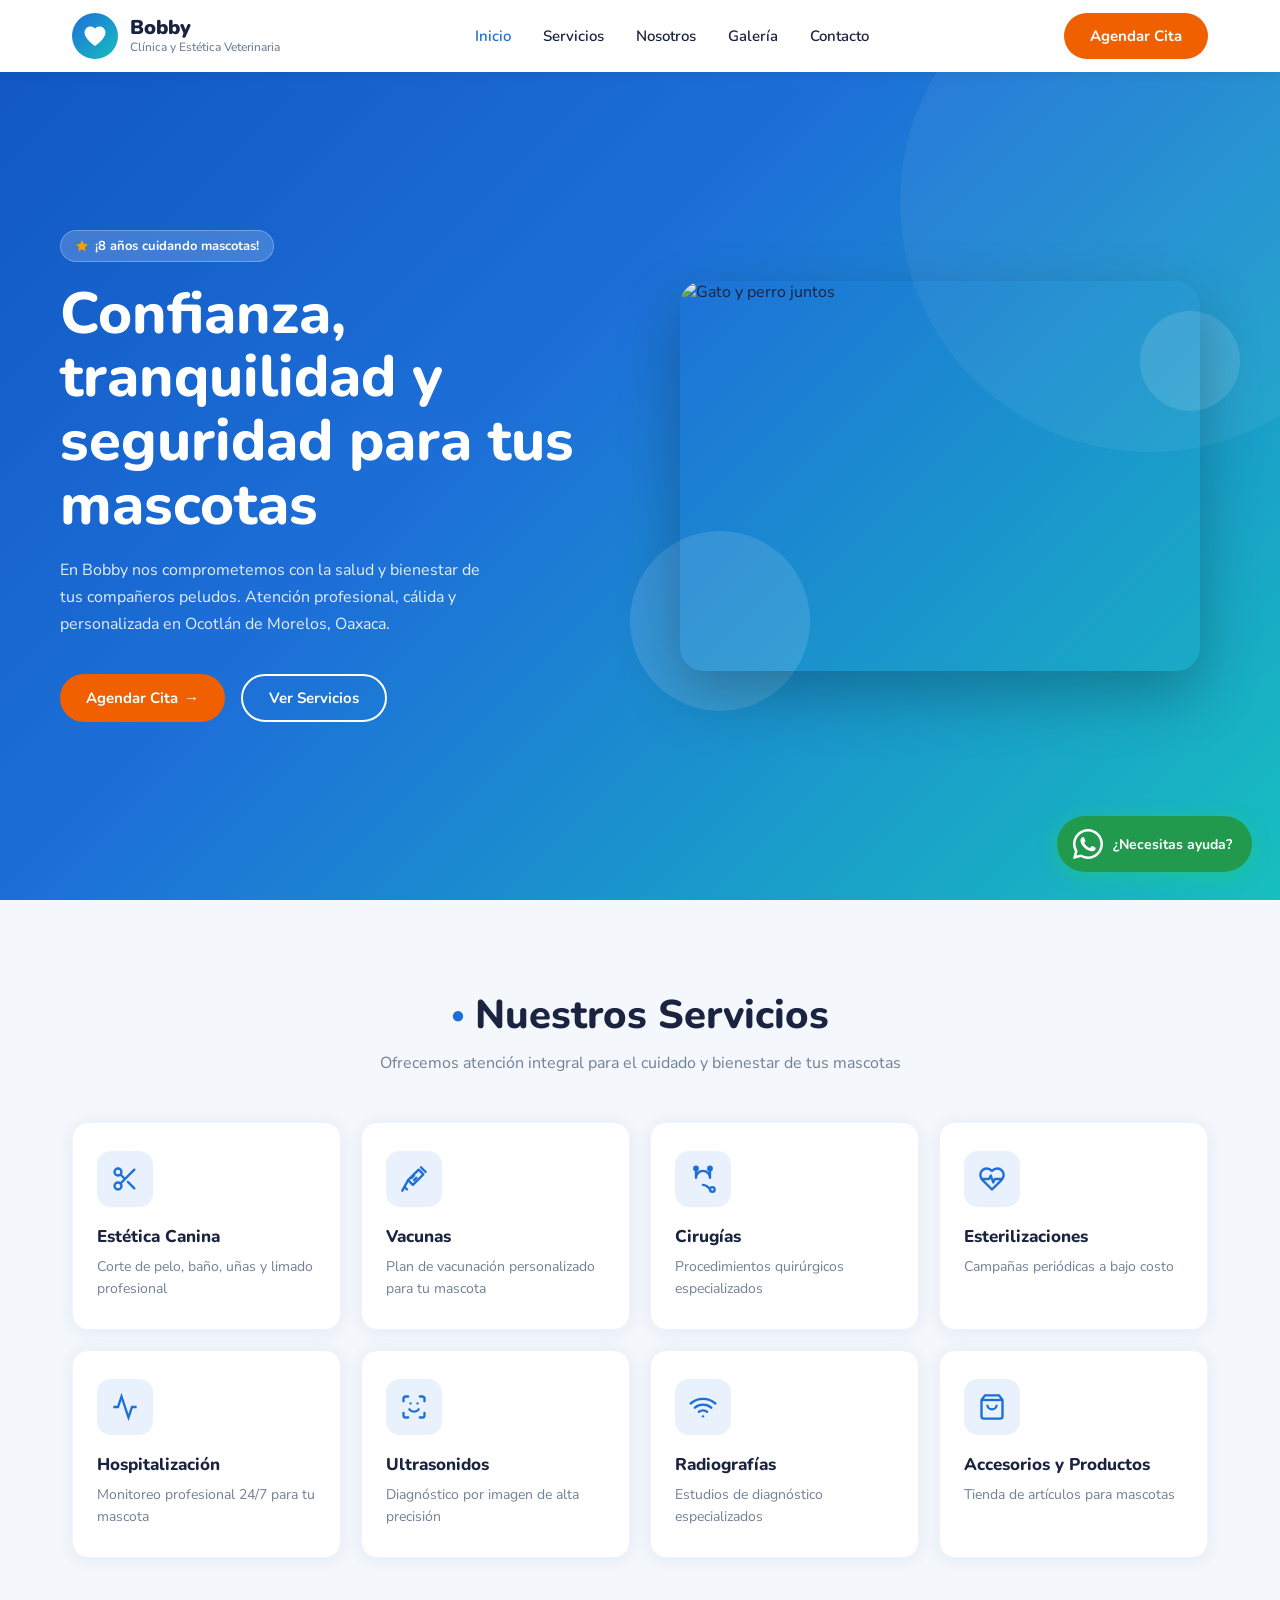
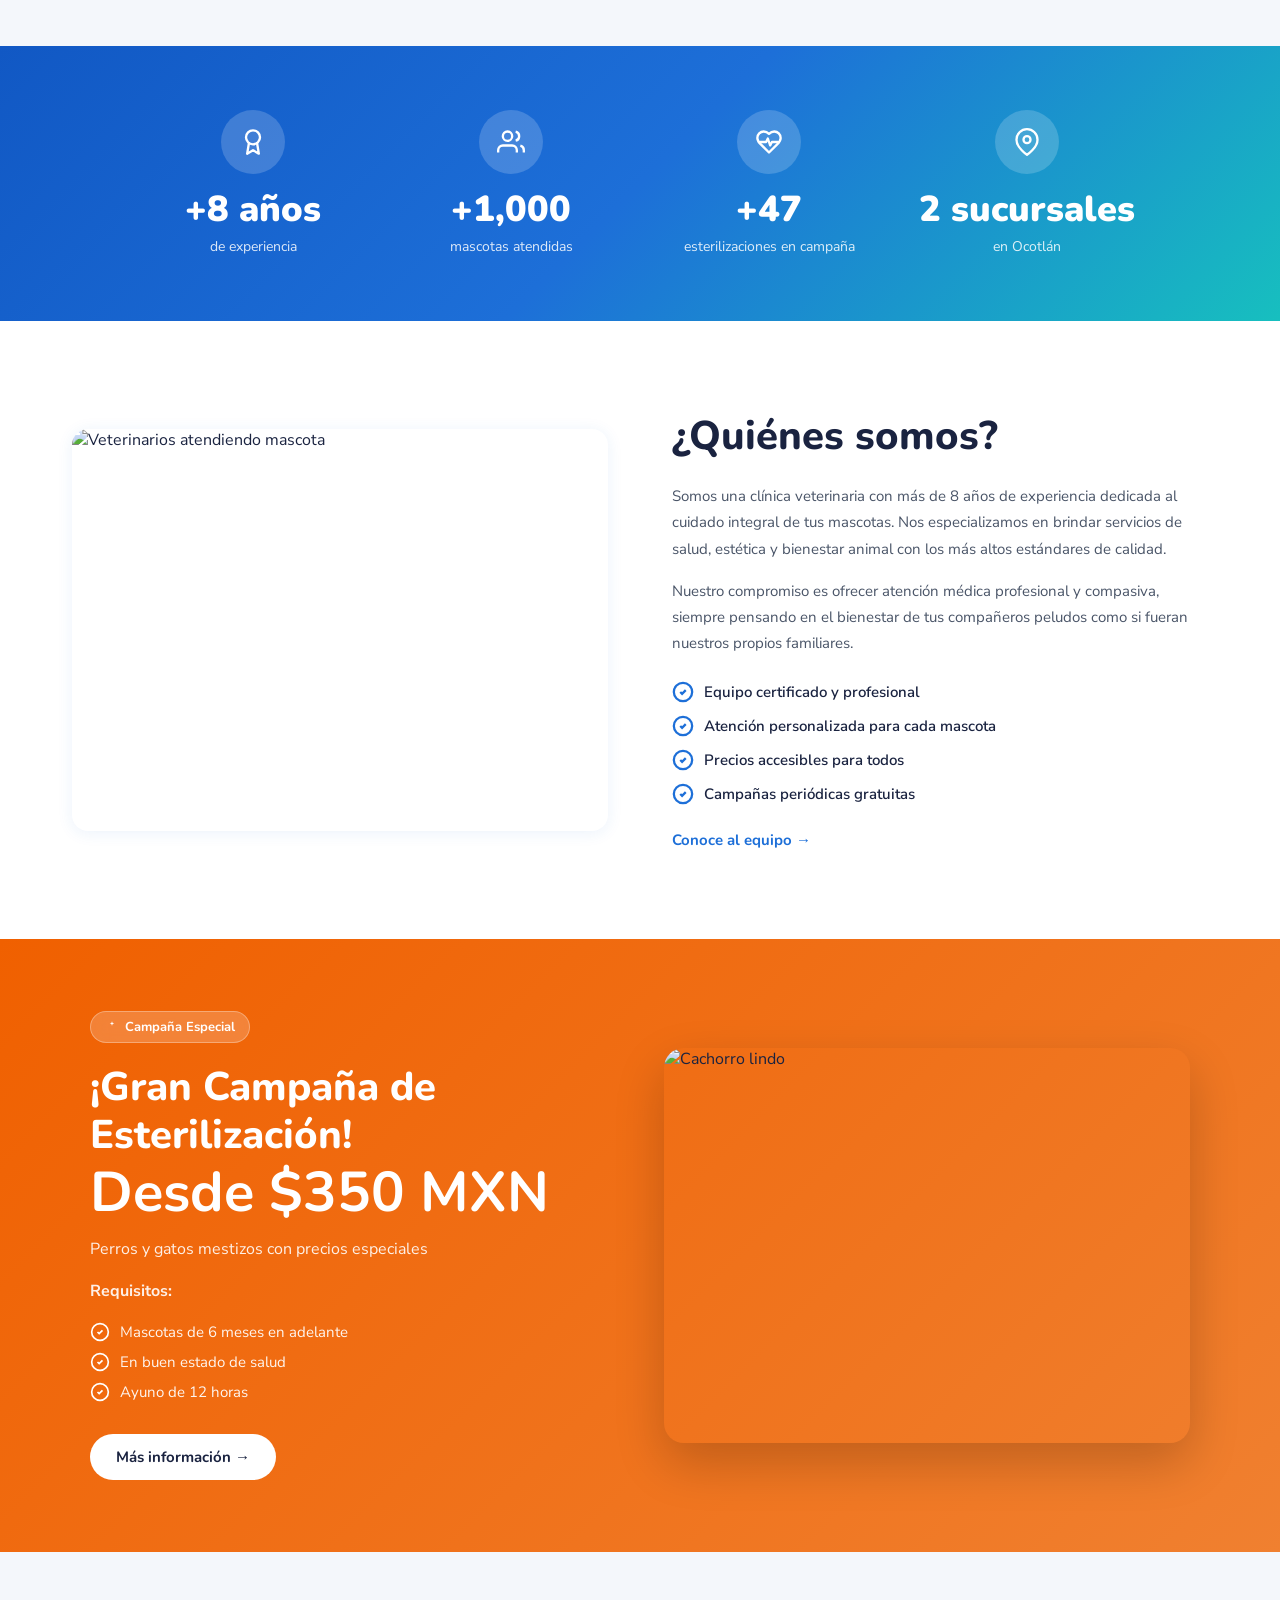
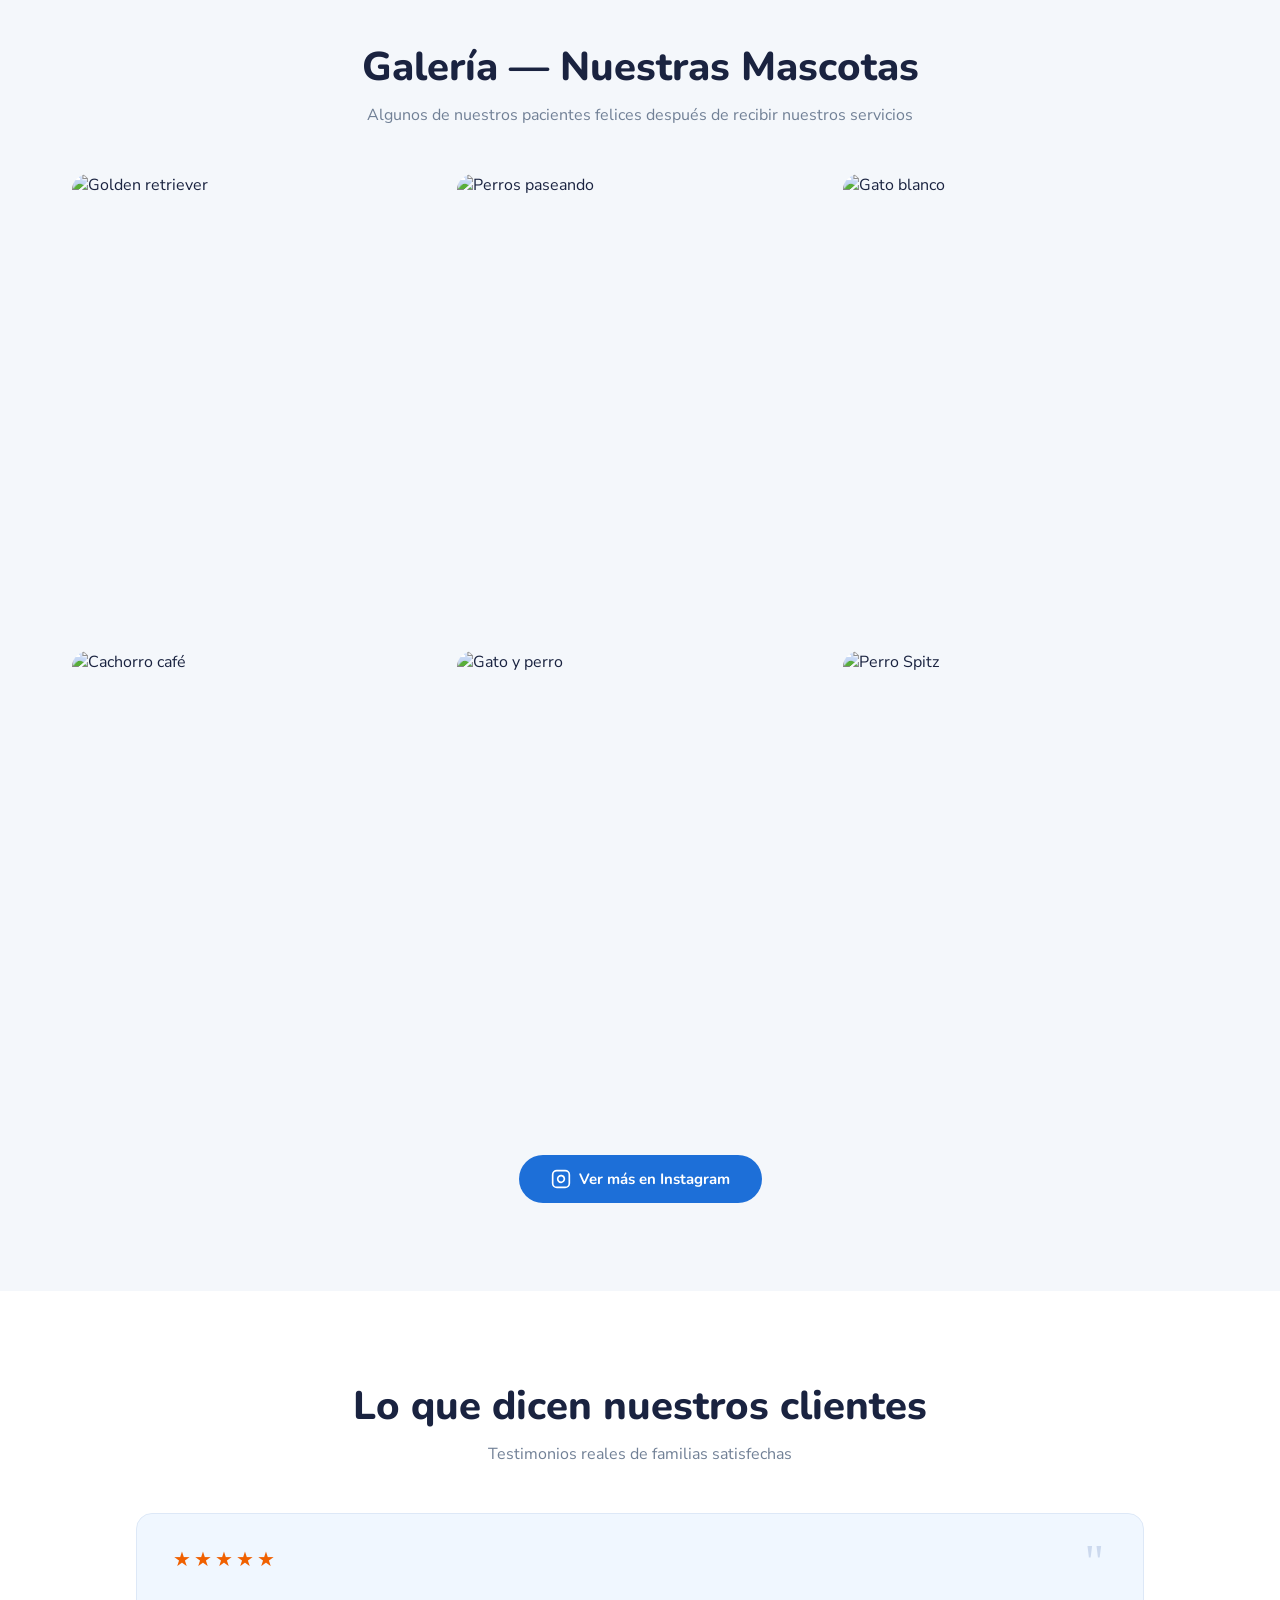
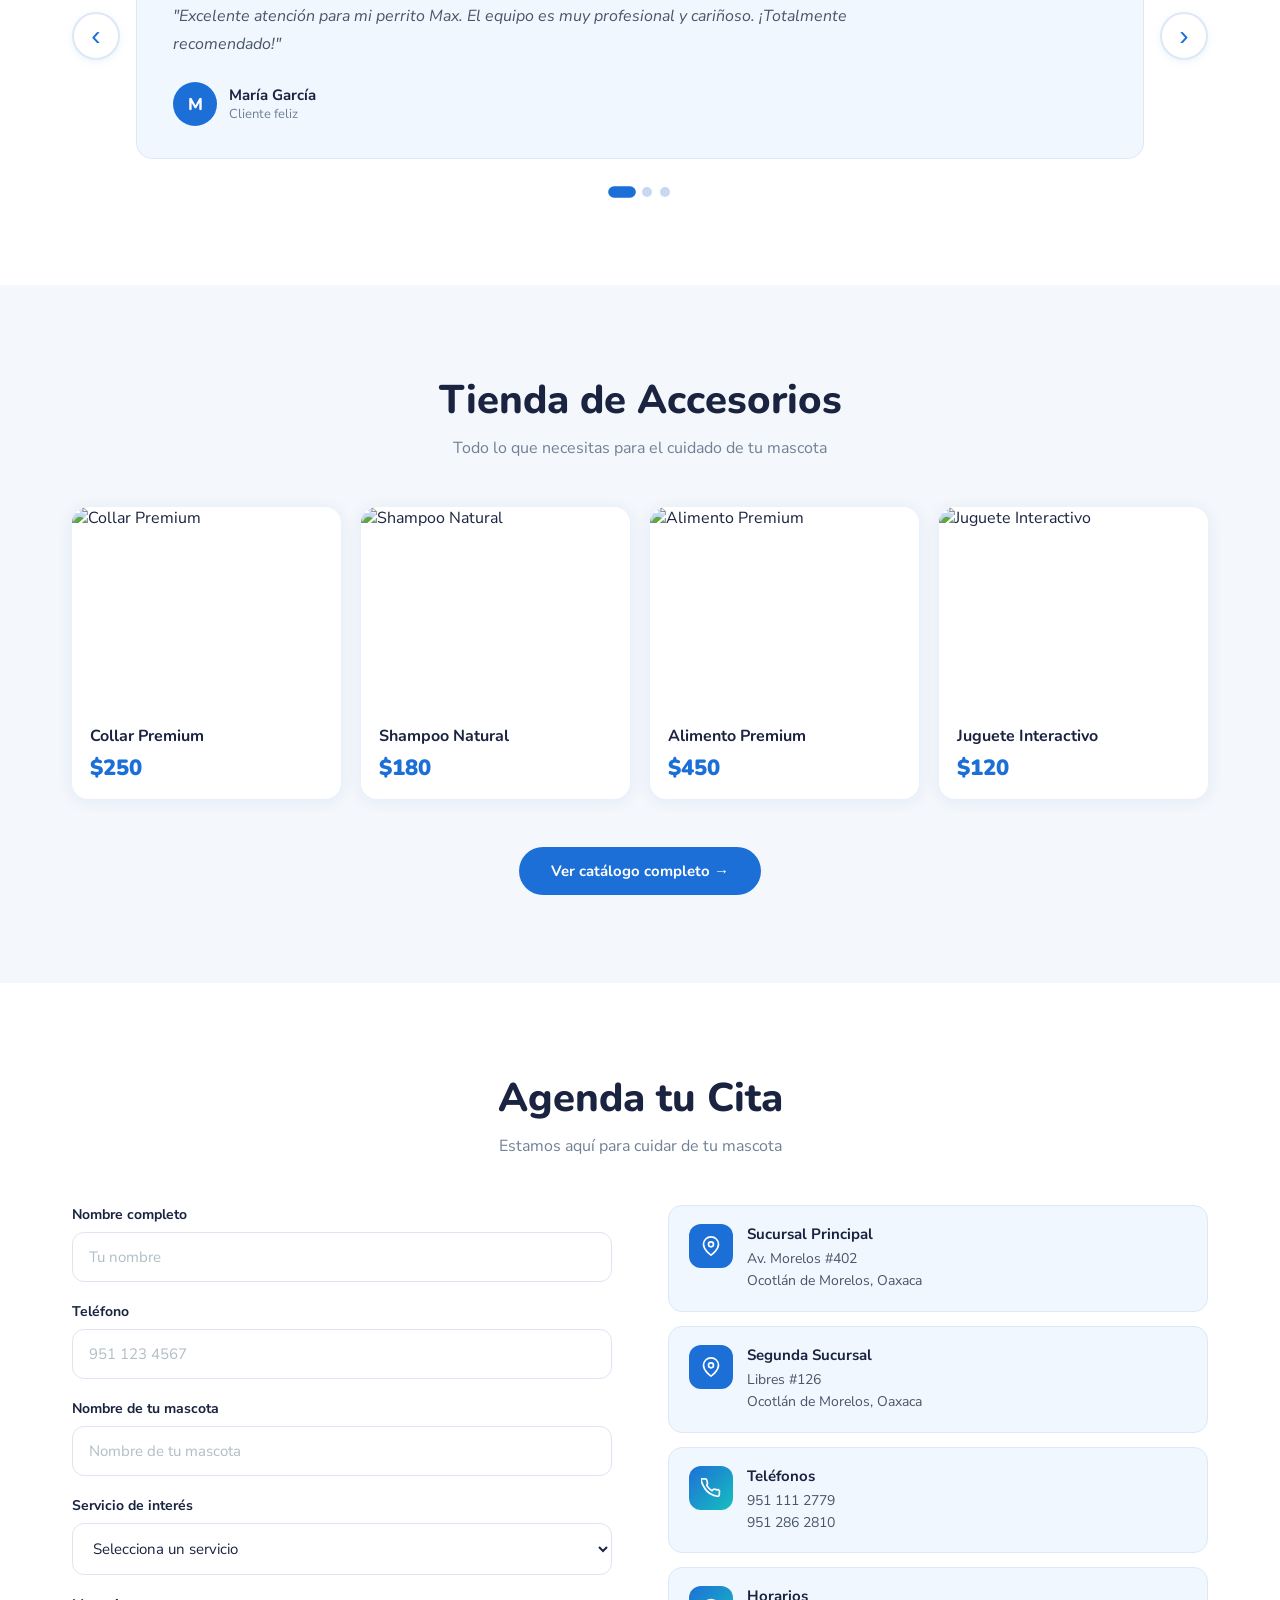
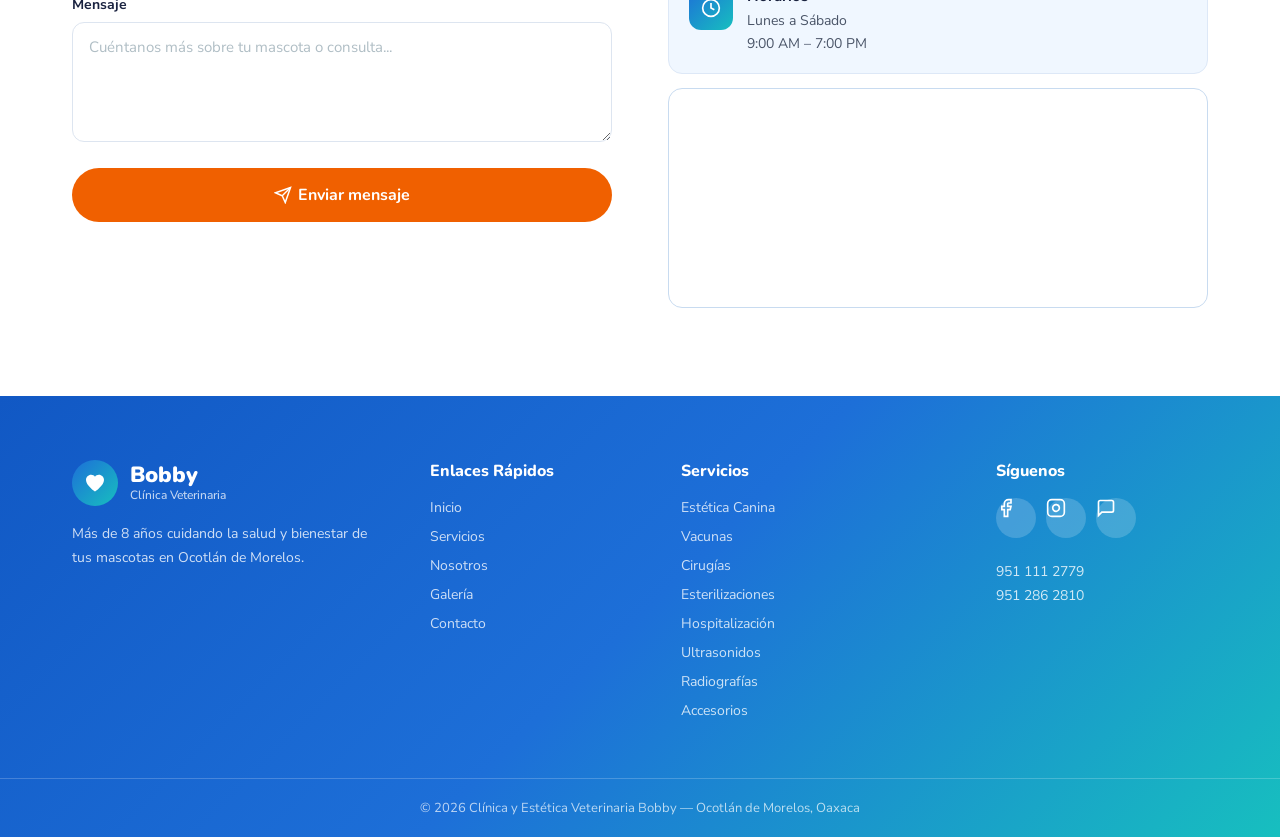
==== index.html @ a95c19fc "Primer commit" ====
<!DOCTYPE html>
<html lang="es">
<head>
  <meta charset="UTF-8" />
  <meta name="viewport" content="width=device-width, initial-scale=1.0" />
  <title>Bobby — Clínica y Estética Veterinaria | Ocotlán de Morelos, Oaxaca</title>
  <meta name="description" content="Clínica y Estética Veterinaria Bobby en Ocotlán de Morelos, Oaxaca. Más de 8 años cuidando tu mascota. Servicios de estética, vacunas, cirugías, esterilizaciones, ultrasonidos y más. ¡Agenda tu cita hoy!" />
  <meta name="keywords" content="veterinaria Ocotlán, clínica veterinaria Oaxaca, estética canina, vacunas mascotas, esterilización perros gatos, Bobby veterinaria" />
  <meta name="author" content="Clínica y Estética Veterinaria Bobby" />
  <meta property="og:title" content="Bobby — Clínica y Estética Veterinaria" />
  <meta property="og:description" content="Más de 8 años cuidando tu mascota en Ocotlán de Morelos, Oaxaca. Estética, vacunas, cirugías, esterilizaciones y más." />
  <meta property="og:type" content="website" />
  <meta property="og:locale" content="es_MX" />
  <link rel="icon" href="data:image/svg+xml,<svg xmlns='http://www.w3.org/2000/svg' viewBox='0 0 100 100'><rect width='100' height='100' rx='20' fill='%231d6fd8'/><path d='M50 80C50 80 18 62 18 42C18 29 28 20 38 20C43 20 48 22 50 27C52 22 57 20 62 20C72 20 82 29 82 42C82 62 50 80 50 80Z' fill='white'/></svg>" />
  <link rel="preconnect" href="https://fonts.googleapis.com" />
  <link href="https://fonts.googleapis.com/css2?family=Nunito:wght@400;500;600;700;800;900&family=Nunito+Sans:wght@400;500;600;700&display=swap" rel="stylesheet" />
  <link rel="stylesheet" href="style.css" />
</head>
<body>

  <!-- ===== NAVBAR ===== -->
  <header class="navbar" id="navbar">
    <div class="nav-container">
      <a href="#inicio" class="nav-logo">
        <div class="logo-circle">
          <svg width="28" height="28" viewBox="0 0 28 28" fill="none">
            <path d="M14 24C14 24 3.5 17 3.5 10.5C3.5 7.19 6.19 4.5 9.5 4.5C11.3 4.5 13 5.3 14 6.8C15 5.3 16.7 4.5 18.5 4.5C21.81 4.5 24.5 7.19 24.5 10.5C24.5 17 14 24 14 24Z" fill="white"/>
          </svg>
        </div>
        <div>
          <span class="logo-name">Bobby</span>
          <span class="logo-sub">Clínica y Estética Veterinaria</span>
        </div>
      </a>
      <nav class="nav-links">
        <a href="#inicio">Inicio</a>
        <a href="#servicios">Servicios</a>
        <a href="#nosotros">Nosotros</a>
        <a href="#galeria">Galería</a>
        <a href="#contacto">Contacto</a>
      </nav>
      <a href="#contacto" class="btn-orange nav-cta">Agendar Cita</a>
      <button class="hamburger" id="hamburger" aria-label="Menú">
        <span></span><span></span><span></span>
      </button>
    </div>
    <!-- Mobile menu -->
    <div class="mobile-menu" id="mobileMenu">
      <a href="#inicio" onclick="closeMobile()">Inicio</a>
      <a href="#servicios" onclick="closeMobile()">Servicios</a>
      <a href="#nosotros" onclick="closeMobile()">Nosotros</a>
      <a href="#galeria" onclick="closeMobile()">Galería</a>
      <a href="#contacto" onclick="closeMobile()">Contacto</a>
      <a href="#contacto" class="btn-orange" onclick="closeMobile()">Agendar Cita</a>
    </div>
  </header>

  <!-- ===== HERO ===== -->
  <section class="hero" id="inicio">
    <div class="hero-content">
      <span class="badge"><svg width="14" height="14" viewBox="0 0 24 24" fill="#f59e0b"><path d="M12 2l3.09 6.26L22 9.27l-5 4.87 1.18 6.88L12 17.77l-6.18 3.25L7 14.14 2 9.27l6.91-1.01L12 2z"/></svg> ¡8 años cuidando mascotas!</span>
      <h1>Confianza,<br>tranquilidad y<br>seguridad para tus<br>mascotas</h1>
      <p>En Bobby nos comprometemos con la salud y bienestar de tus compañeros peludos. Atención profesional, cálida y personalizada en Ocotlán de Morelos, Oaxaca.</p>
      <div class="hero-btns">
        <a href="#contacto" class="btn-orange">Agendar Cita <span>→</span></a>
        <a href="#servicios" class="btn-outline-white">Ver Servicios</a>
      </div>
    </div>
    <div class="hero-image">
      <div class="hero-img-wrap">
        <img src="https://images.unsplash.com/photo-1601758124510-52d02ddb7cbd?w=700&q=80" alt="Gato y perro juntos" />
      </div>
      <div class="hero-bubble hero-bubble-1"></div>
      <div class="hero-bubble hero-bubble-2"></div>
    </div>
  </section>

  <!-- ===== SERVICIOS ===== -->
  <section class="servicios" id="servicios">
    <div class="container">
      <div class="section-header">
        <h2><span class="dot-blue">●</span> Nuestros Servicios</h2>
        <p>Ofrecemos atención integral para el cuidado y bienestar de tus mascotas</p>
      </div>
      <div class="services-grid">
        <div class="service-card">
          <div class="service-icon"><svg width="28" height="28" viewBox="0 0 24 24" fill="none" stroke="#1d6fd8" stroke-width="2" stroke-linecap="round" stroke-linejoin="round"><circle cx="6" cy="6" r="3"/><circle cx="6" cy="18" r="3"/><line x1="20" y1="4" x2="8.12" y2="15.88"/><line x1="14.47" y1="14.48" x2="20" y2="20"/><line x1="8.12" y1="8.12" x2="12" y2="12"/></svg></div>
          <h3>Estética Canina</h3>
          <p>Corte de pelo, baño, uñas y limado profesional</p>
        </div>
        <div class="service-card">
          <div class="service-icon"><svg width="28" height="28" viewBox="0 0 24 24" fill="none" stroke="#1d6fd8" stroke-width="2" stroke-linecap="round" stroke-linejoin="round"><path d="M16 4L20 8L11 17L7 13z"/><path d="M18 2L22 6"/><path d="M7 13L2 22"/><path d="M4 19L6 21"/><path d="M12 9L10 11"/><path d="M14 11L12 13"/></svg></div>
          <h3>Vacunas</h3>
          <p>Plan de vacunación personalizado para tu mascota</p>
        </div>
        <div class="service-card">
          <div class="service-icon"><svg width="28" height="28" viewBox="0 0 24 24" fill="none" stroke="#1d6fd8" stroke-width="2" stroke-linecap="round" stroke-linejoin="round"><path d="M6 3 v8 a 6 6 0 0 1 12 0 V3"/><circle cx="6" cy="3" r="1.5"/><circle cx="18" cy="3" r="1.5"/><path d="M12 17 c2 0 5 2 6 4"/><circle cx="20" cy="21" r="2"/></svg></div>
          <h3>Cirugías</h3>
          <p>Procedimientos quirúrgicos especializados</p>
        </div>
        <div class="service-card">
          <div class="service-icon"><svg width="28" height="28" viewBox="0 0 24 24" fill="none" stroke="#1d6fd8" stroke-width="2" stroke-linecap="round" stroke-linejoin="round"><path d="M19 14c1.49-1.46 3-3.21 3-5.5A5.5 5.5 0 0016.5 3c-1.76 0-3 .5-4.5 2-1.5-1.5-2.74-2-4.5-2A5.5 5.5 0 002 8.5c0 2.3 1.5 4.05 3 5.5l7 7Z"/><path d="M3.22 12H9.5l1.5-3 2 6 1.5-3h5.27"/></svg></div>
          <h3>Esterilizaciones</h3>
          <p>Campañas periódicas a bajo costo</p>
        </div>
        <div class="service-card">
          <div class="service-icon"><svg width="28" height="28" viewBox="0 0 24 24" fill="none" stroke="#1d6fd8" stroke-width="2"><polyline points="22 12 18 12 15 21 9 3 6 12 2 12"/></svg></div>
          <h3>Hospitalización</h3>
          <p>Monitoreo profesional 24/7 para tu mascota</p>
        </div>
        <div class="service-card">
          <div class="service-icon"><svg width="28" height="28" viewBox="0 0 24 24" fill="none" stroke="#1d6fd8" stroke-width="2" stroke-linecap="round" stroke-linejoin="round"><path d="M3 7V5a2 2 0 012-2h2"/><path d="M17 3h2a2 2 0 012 2v2"/><path d="M21 17v2a2 2 0 01-2 2h-2"/><path d="M7 21H5a2 2 0 01-2-2v-2"/><path d="M8 14s1.5 2 4 2 4-2 4-2"/><line x1="9" y1="9" x2="9.01" y2="9"/><line x1="15" y1="9" x2="15.01" y2="9"/></svg></div>
          <h3>Ultrasonidos</h3>
          <p>Diagnóstico por imagen de alta precisión</p>
        </div>
        <div class="service-card">
          <div class="service-icon"><svg width="28" height="28" viewBox="0 0 24 24" fill="none" stroke="#1d6fd8" stroke-width="2" stroke-linecap="round" stroke-linejoin="round"><path d="M5 12.55a11 11 0 0114.08 0"/><path d="M1.42 9a16 16 0 0121.16 0"/><path d="M8.53 16.11a6 6 0 016.95 0"/><line x1="12" y1="20" x2="12.01" y2="20"/></svg></div>
          <h3>Radiografías</h3>
          <p>Estudios de diagnóstico especializados</p>
        </div>
        <div class="service-card">
          <div class="service-icon"><svg width="28" height="28" viewBox="0 0 24 24" fill="none" stroke="#1d6fd8" stroke-width="2"><path d="M6 2L3 6v14a2 2 0 002 2h14a2 2 0 002-2V6l-3-4z"/><line x1="3" y1="6" x2="21" y2="6"/><path d="M16 10a4 4 0 01-8 0"/></svg></div>
          <h3>Accesorios y Productos</h3>
          <p>Tienda de artículos para mascotas</p>
        </div>
      </div>
    </div>
  </section>

  <!-- ===== STATS ===== -->
  <section class="stats">
    <div class="stats-grid">
      <div class="stat-item">
        <div class="stat-icon"><svg width="28" height="28" viewBox="0 0 24 24" fill="none" stroke="white" stroke-width="2" stroke-linecap="round" stroke-linejoin="round"><circle cx="12" cy="8" r="6"/><path d="M15.477 12.89L17 22l-5-3-5 3 1.523-9.11"/></svg></div>
        <span class="stat-num">+8 años</span>
        <span class="stat-label">de experiencia</span>
      </div>
      <div class="stat-item">
        <div class="stat-icon"><svg width="28" height="28" viewBox="0 0 24 24" fill="none" stroke="white" stroke-width="2"><path d="M17 21v-2a4 4 0 00-4-4H5a4 4 0 00-4 4v2"/><circle cx="9" cy="7" r="4"/><path d="M23 21v-2a4 4 0 00-3-3.87M16 3.13a4 4 0 010 7.75"/></svg></div>
        <span class="stat-num">+1,000</span>
        <span class="stat-label">mascotas atendidas</span>
      </div>
      <div class="stat-item">
        <div class="stat-icon"><svg width="28" height="28" viewBox="0 0 24 24" fill="none" stroke="white" stroke-width="2" stroke-linecap="round" stroke-linejoin="round"><path d="M19 14c1.49-1.46 3-3.21 3-5.5A5.5 5.5 0 0016.5 3c-1.76 0-3 .5-4.5 2-1.5-1.5-2.74-2-4.5-2A5.5 5.5 0 002 8.5c0 2.3 1.5 4.05 3 5.5l7 7Z"/><path d="M3.22 12H9.5l1.5-3 2 6 1.5-3h5.27"/></svg></div>
        <span class="stat-num">+47</span>
        <span class="stat-label">esterilizaciones en campaña</span>
      </div>
      <div class="stat-item">
        <div class="stat-icon"><svg width="28" height="28" viewBox="0 0 24 24" fill="none" stroke="white" stroke-width="2"><path d="M21 10c0 7-9 13-9 13s-9-6-9-13a9 9 0 0118 0z"/><circle cx="12" cy="10" r="3"/></svg></div>
        <span class="stat-num">2 sucursales</span>
        <span class="stat-label">en Ocotlán</span>
      </div>
    </div>
  </section>

  <!-- ===== NOSOTROS ===== -->
  <section class="nosotros" id="nosotros">
    <div class="container nosotros-inner">
      <div class="nosotros-img">
        <img src="https://images.unsplash.com/photo-1628009368231-7bb7cfcb0def?w=700&q=80" alt="Veterinarios atendiendo mascota" />
      </div>
      <div class="nosotros-text">
        <h2>¿Quiénes somos?</h2>
        <p>Somos una clínica veterinaria con más de 8 años de experiencia dedicada al cuidado integral de tus mascotas. Nos especializamos en brindar servicios de salud, estética y bienestar animal con los más altos estándares de calidad.</p>
        <p>Nuestro compromiso es ofrecer atención médica profesional y compasiva, siempre pensando en el bienestar de tus compañeros peludos como si fueran nuestros propios familiares.</p>
        <ul class="check-list">
          <li><svg viewBox="0 0 24 24" fill="none" stroke="#1d6fd8" stroke-width="2.5"><circle cx="12" cy="12" r="10"/><polyline points="9 12 11 14 15 10"/></svg> Equipo certificado y profesional</li>
          <li><svg viewBox="0 0 24 24" fill="none" stroke="#1d6fd8" stroke-width="2.5"><circle cx="12" cy="12" r="10"/><polyline points="9 12 11 14 15 10"/></svg> Atención personalizada para cada mascota</li>
          <li><svg viewBox="0 0 24 24" fill="none" stroke="#1d6fd8" stroke-width="2.5"><circle cx="12" cy="12" r="10"/><polyline points="9 12 11 14 15 10"/></svg> Precios accesibles para todos</li>
          <li><svg viewBox="0 0 24 24" fill="none" stroke="#1d6fd8" stroke-width="2.5"><circle cx="12" cy="12" r="10"/><polyline points="9 12 11 14 15 10"/></svg> Campañas periódicas gratuitas</li>
        </ul>
        <a href="#nosotros" class="link-blue">Conoce al equipo →</a>
      </div>
    </div>
  </section>

  <!-- ===== CAMPAÑA ===== -->
  <section class="campana">
    <div class="campana-inner">
      <div class="campana-text">
        <span class="badge badge-light"><svg width="14" height="14" viewBox="0 0 24 24" fill="white"><path d="M12 2l1.09 3.26L16 6l-2.91.74L12 10l-1.09-3.26L8 6l2.91-.74L12 2z"/></svg> Campaña Especial</span>
        <h2>¡Gran Campaña de Esterilización!<br><strong>Desde $350 MXN</strong></h2>
        <p>Perros y gatos mestizos con precios especiales</p>
        <p class="req-title"><strong>Requisitos:</strong></p>
        <ul class="req-list">
          <li><svg viewBox="0 0 24 24" fill="none" stroke="white" stroke-width="2"><circle cx="12" cy="12" r="10"/><polyline points="9 12 11 14 15 10"/></svg> Mascotas de 6 meses en adelante</li>
          <li><svg viewBox="0 0 24 24" fill="none" stroke="white" stroke-width="2"><circle cx="12" cy="12" r="10"/><polyline points="9 12 11 14 15 10"/></svg> En buen estado de salud</li>
          <li><svg viewBox="0 0 24 24" fill="none" stroke="white" stroke-width="2"><circle cx="12" cy="12" r="10"/><polyline points="9 12 11 14 15 10"/></svg> Ayuno de 12 horas</li>
        </ul>
        <a href="#contacto" class="btn-white">Más información →</a>
      </div>
      <div class="campana-img">
        <img src="https://images.unsplash.com/photo-1587300003388-59208cc962cb?w=600&q=80" alt="Cachorro lindo" />
      </div>
    </div>
  </section>

  <!-- ===== GALERÍA ===== -->
  <section class="galeria" id="galeria">
    <div class="container">
      <div class="section-header">
        <h2>Galería — Nuestras Mascotas</h2>
        <p>Algunos de nuestros pacientes felices después de recibir nuestros servicios</p>
      </div>
      <div class="gallery-grid">
        <div class="gallery-item" onclick="openLightbox(this)">
          <img src="https://images.unsplash.com/photo-1558788353-f76d92427f16?w=600&q=80" alt="Golden retriever" />
          <div class="gallery-heart-overlay"><svg width="44" height="44" viewBox="0 0 24 24" fill="none" stroke="white" stroke-width="1.5"><path d="M20.84 4.61a5.5 5.5 0 00-7.78 0L12 5.67l-1.06-1.06a5.5 5.5 0 00-7.78 7.78l1.06 1.06L12 21.23l7.78-7.78 1.06-1.06a5.5 5.5 0 000-7.78z"/></svg></div>
        </div>
        <div class="gallery-item" onclick="openLightbox(this)">
          <img src="https://images.unsplash.com/photo-1548199973-03cce0bbc87b?w=600&q=80" alt="Perros paseando" />
          <div class="gallery-heart-overlay"><svg width="44" height="44" viewBox="0 0 24 24" fill="none" stroke="white" stroke-width="1.5"><path d="M20.84 4.61a5.5 5.5 0 00-7.78 0L12 5.67l-1.06-1.06a5.5 5.5 0 00-7.78 7.78l1.06 1.06L12 21.23l7.78-7.78 1.06-1.06a5.5 5.5 0 000-7.78z"/></svg></div>
        </div>
        <div class="gallery-item" onclick="openLightbox(this)">
          <img src="https://images.unsplash.com/photo-1514888286974-6c03e2ca1dba?w=600&q=80" alt="Gato blanco" />
          <div class="gallery-heart-overlay"><svg width="44" height="44" viewBox="0 0 24 24" fill="none" stroke="white" stroke-width="1.5"><path d="M20.84 4.61a5.5 5.5 0 00-7.78 0L12 5.67l-1.06-1.06a5.5 5.5 0 00-7.78 7.78l1.06 1.06L12 21.23l7.78-7.78 1.06-1.06a5.5 5.5 0 000-7.78z"/></svg></div>
        </div>
        <div class="gallery-item" onclick="openLightbox(this)">
          <img src="https://images.unsplash.com/photo-1587300003388-59208cc962cb?w=600&q=80" alt="Cachorro café" />
          <div class="gallery-heart-overlay"><svg width="44" height="44" viewBox="0 0 24 24" fill="none" stroke="white" stroke-width="1.5"><path d="M20.84 4.61a5.5 5.5 0 00-7.78 0L12 5.67l-1.06-1.06a5.5 5.5 0 00-7.78 7.78l1.06 1.06L12 21.23l7.78-7.78 1.06-1.06a5.5 5.5 0 000-7.78z"/></svg></div>
        </div>
        <div class="gallery-item" onclick="openLightbox(this)">
          <img src="https://images.unsplash.com/photo-1601758124510-52d02ddb7cbd?w=600&q=80" alt="Gato y perro" />
          <div class="gallery-heart-overlay"><svg width="44" height="44" viewBox="0 0 24 24" fill="none" stroke="white" stroke-width="1.5"><path d="M20.84 4.61a5.5 5.5 0 00-7.78 0L12 5.67l-1.06-1.06a5.5 5.5 0 00-7.78 7.78l1.06 1.06L12 21.23l7.78-7.78 1.06-1.06a5.5 5.5 0 000-7.78z"/></svg></div>
        </div>
        <div class="gallery-item" onclick="openLightbox(this)">
          <img src="https://images.unsplash.com/photo-1552053831-71594a27632d?w=600&q=80" alt="Perro Spitz" />
          <div class="gallery-heart-overlay"><svg width="44" height="44" viewBox="0 0 24 24" fill="none" stroke="white" stroke-width="1.5"><path d="M20.84 4.61a5.5 5.5 0 00-7.78 0L12 5.67l-1.06-1.06a5.5 5.5 0 00-7.78 7.78l1.06 1.06L12 21.23l7.78-7.78 1.06-1.06a5.5 5.5 0 000-7.78z"/></svg></div>
        </div>
      </div>
      <div class="gallery-cta">
        <a href="https://instagram.com" target="_blank" class="btn-blue-pill">
          <svg width="20" height="20" viewBox="0 0 24 24" fill="none" stroke="white" stroke-width="2"><rect x="2" y="2" width="20" height="20" rx="5"/><path d="M16 11.37A4 4 0 1112.63 8 4 4 0 0116 11.37z"/><line x1="17.5" y1="6.5" x2="17.51" y2="6.5"/></svg>
          Ver más en Instagram
        </a>
      </div>
    </div>
  </section>

  <!-- ===== TESTIMONIOS ===== -->
  <section class="testimonios">
    <div class="container">
      <div class="section-header">
        <h2>Lo que dicen nuestros clientes</h2>
        <p>Testimonios reales de familias satisfechas</p>
      </div>
      <div class="testi-carousel">
        <button class="testi-arrow testi-prev" id="testiPrev" aria-label="Anterior">&#8249;</button>
        <div class="testimonios-slider" id="testimoniosSlider">
          <div class="testimonios-track" id="testimoniosTrack">
            <div class="testi-card">
              <div class="testi-stars">★★★★★ <span class="quote-icon">"</span></div>
              <p>"Excelente atención para mi perrito Max. El equipo es muy profesional y cariñoso. ¡Totalmente recomendado!"</p>
              <div class="testi-author">
                <div class="avatar">M</div>
                <div><strong>María García</strong><small>Cliente feliz</small></div>
              </div>
            </div>
            <div class="testi-card">
              <div class="testi-stars">★★★★★ <span class="quote-icon">"</span></div>
              <p>"Llevé a mi gata a esterilizar en su campaña y todo salió perfecto. Precios accesibles y gran calidad."</p>
              <div class="testi-author">
                <div class="avatar">C</div>
                <div><strong>Carlos Mendoza</strong><small>Cliente feliz</small></div>
              </div>
            </div>
            <div class="testi-card">
              <div class="testi-stars">★★★★★ <span class="quote-icon">"</span></div>
              <p>"El mejor servicio de estética para mi golden retriever. Quedó hermoso y muy contento. Gracias Bobby!"</p>
              <div class="testi-author">
                <div class="avatar">A</div>
                <div><strong>Ana Rodríguez</strong><small>Cliente feliz</small></div>
              </div>
            </div>
          </div>
        </div>
        <button class="testi-arrow testi-next" id="testiNext" aria-label="Siguiente">&#8250;</button>
      </div>
      <div class="testi-dots" id="testiDots">
        <span class="dot active"></span>
        <span class="dot"></span>
        <span class="dot"></span>
      </div>
    </div>
  </section>

  <!-- ===== TIENDA ===== -->
  <section class="tienda">
    <div class="container">
      <div class="section-header">
        <h2>Tienda de Accesorios</h2>
        <p>Todo lo que necesitas para el cuidado de tu mascota</p>
      </div>
      <div class="tienda-grid">
        <div class="product-card">
          <div class="product-img"><img src="https://images.unsplash.com/photo-1583512603806-077998240c7a?w=400&q=80" alt="Collar Premium" /></div>
          <div class="product-info"><h4>Collar Premium</h4><span class="price">$250</span></div>
        </div>
        <div class="product-card">
          <div class="product-img"><img src="https://images.unsplash.com/photo-1576201836106-db1758fd1c97?w=400&q=80" alt="Shampoo Natural" /></div>
          <div class="product-info"><h4>Shampoo Natural</h4><span class="price">$180</span></div>
        </div>
        <div class="product-card">
          <div class="product-img"><img src="https://images.unsplash.com/photo-1568640347023-a616a30bc3bd?w=400&q=80" alt="Alimento Premium" /></div>
          <div class="product-info"><h4>Alimento Premium</h4><span class="price">$450</span></div>
        </div>
        <div class="product-card">
          <div class="product-img"><img src="https://images.unsplash.com/photo-1601758065893-25c11bf2e78a?w=400&q=80" alt="Juguete Interactivo" /></div>
          <div class="product-info"><h4>Juguete Interactivo</h4><span class="price">$120</span></div>
        </div>
      </div>
      <div class="gallery-cta">
        <a href="https://www.facebook.com/share/18PD7zv5og/" target="_blank" rel="noopener noreferrer" class="btn-blue-pill">Ver catálogo completo →</a>
      </div>
    </div>
  </section>

  <!-- ===== CONTACTO ===== -->
  <section class="contacto" id="contacto">
    <div class="container">
      <div class="section-header">
        <h2>Agenda tu Cita</h2>
        <p>Estamos aquí para cuidar de tu mascota</p>
      </div>
      <div class="contacto-inner">
        <div class="contacto-form">
          <div class="form-group">
            <label>Nombre completo</label>
            <input type="text" placeholder="Tu nombre" />
          </div>
          <div class="form-group">
            <label>Teléfono</label>
            <input type="tel" placeholder="951 123 4567" />
          </div>
          <div class="form-group">
            <label>Nombre de tu mascota</label>
            <input type="text" placeholder="Nombre de tu mascota" />
          </div>
          <div class="form-group">
            <label>Servicio de interés</label>
            <select>
              <option value="">Selecciona un servicio</option>
              <option>Estética Canina</option>
              <option>Vacunas</option>
              <option>Cirugías</option>
              <option>Esterilizaciones</option>
              <option>Hospitalización</option>
              <option>Ultrasonidos</option>
              <option>Radiografías</option>
              <option>Accesorios y Productos</option>
            </select>
          </div>
          <div class="form-group">
            <label>Mensaje</label>
            <textarea placeholder="Cuéntanos más sobre tu mascota o consulta..."></textarea>
          </div>
          <button class="btn-orange btn-full" onclick="handleSubmit(event)">
            <svg width="18" height="18" viewBox="0 0 24 24" fill="none" stroke="white" stroke-width="2"><line x1="22" y1="2" x2="11" y2="13"/><polygon points="22 2 15 22 11 13 2 9 22 2"/></svg>
            Enviar mensaje
          </button>
        </div>

        <div class="contacto-info">
          <div class="info-card">
            <div class="info-icon bg-blue"><svg width="20" height="20" viewBox="0 0 24 24" fill="none" stroke="white" stroke-width="2"><path d="M21 10c0 7-9 13-9 13s-9-6-9-13a9 9 0 0118 0z"/><circle cx="12" cy="10" r="3"/></svg></div>
            <div><strong>Sucursal Principal</strong><p>Av. Morelos #402<br>Ocotlán de Morelos, Oaxaca</p></div>
          </div>
          <div class="info-card">
            <div class="info-icon bg-blue"><svg width="20" height="20" viewBox="0 0 24 24" fill="none" stroke="white" stroke-width="2"><path d="M21 10c0 7-9 13-9 13s-9-6-9-13a9 9 0 0118 0z"/><circle cx="12" cy="10" r="3"/></svg></div>
            <div><strong>Segunda Sucursal</strong><p>Libres #126<br>Ocotlán de Morelos, Oaxaca</p></div>
          </div>
          <div class="info-card">
            <div class="info-icon bg-teal"><svg width="20" height="20" viewBox="0 0 24 24" fill="none" stroke="white" stroke-width="2"><path d="M22 16.92v3a2 2 0 01-2.18 2 19.79 19.79 0 01-8.63-3.07A19.5 19.5 0 013.07 9.81a19.79 19.79 0 01-3.07-8.68A2 2 0 012 1h3a2 2 0 012 1.72c.127.96.361 1.903.7 2.81a2 2 0 01-.45 2.11L6.91 8.96a16 16 0 006.29 6.29l1.32-1.32a2 2 0 012.11-.45c.907.339 1.85.573 2.81.7A2 2 0 0122 16.92z"/></svg></div>
            <div><strong>Teléfonos</strong><p>951 111 2779<br>951 286 2810</p></div>
          </div>
          <div class="info-card">
            <div class="info-icon bg-teal"><svg width="20" height="20" viewBox="0 0 24 24" fill="none" stroke="white" stroke-width="2"><circle cx="12" cy="12" r="10"/><polyline points="12 6 12 12 16 14"/></svg></div>
            <div><strong>Horarios</strong><p>Lunes a Sábado<br>9:00 AM – 7:00 PM</p></div>
          </div>
          <div class="map-wrap">
            <iframe
              src="https://maps.google.com/maps?q=16.7964441,-96.6744587&hl=es&z=17&output=embed"
              width="100%"
              height="100%"
              style="border:0;"
              allowfullscreen=""
              loading="lazy"
              referrerpolicy="no-referrer-when-downgrade"
              title="Ubicación Veterinaria Bobby">
            </iframe>
          </div>
        </div>
      </div>
    </div>
  </section>

  <!-- ===== FOOTER ===== -->
  <footer class="footer">
    <div class="container footer-grid">
      <div class="footer-brand">
        <div class="footer-logo">
          <div class="logo-circle"><svg width="24" height="24" viewBox="0 0 28 28" fill="none"><path d="M14 24C14 24 3.5 17 3.5 10.5C3.5 7.19 6.19 4.5 9.5 4.5C11.3 4.5 13 5.3 14 6.8C15 5.3 16.7 4.5 18.5 4.5C21.81 4.5 24.5 7.19 24.5 10.5C24.5 17 14 24 14 24Z" fill="white"/></svg></div>
          <div><span class="logo-name">Bobby</span><span class="logo-sub">Clínica Veterinaria</span></div>
        </div>
        <p>Más de 8 años cuidando la salud y bienestar de tus mascotas en Ocotlán de Morelos.</p>
      </div>
      <div class="footer-col">
        <h4>Enlaces Rápidos</h4>
        <a href="#inicio">Inicio</a>
        <a href="#servicios">Servicios</a>
        <a href="#nosotros">Nosotros</a>
        <a href="#galeria">Galería</a>
        <a href="#contacto">Contacto</a>
      </div>
      <div class="footer-col">
        <h4>Servicios</h4>
        <a href="#">Estética Canina</a>
        <a href="#">Vacunas</a>
        <a href="#">Cirugías</a>
        <a href="#">Esterilizaciones</a>
        <a href="#">Hospitalización</a>
        <a href="#">Ultrasonidos</a>
        <a href="#">Radiografías</a>
        <a href="#">Accesorios</a>
      </div>
      <div class="footer-col">
        <h4>Síguenos</h4>
        <div class="social-icons">
          <a href="https://www.facebook.com/share/18PD7zv5og/" target="_blank" rel="noopener noreferrer" class="social-icon"><svg width="20" height="20" viewBox="0 0 24 24" fill="none" stroke="white" stroke-width="2"><path d="M18 2h-3a5 5 0 00-5 5v3H7v4h3v8h4v-8h3l1-4h-4V7a1 1 0 011-1h3z"/></svg></a>
          <a href="#" class="social-icon"><svg width="20" height="20" viewBox="0 0 24 24" fill="none" stroke="white" stroke-width="2"><rect x="2" y="2" width="20" height="20" rx="5"/><path d="M16 11.37A4 4 0 1112.63 8 4 4 0 0116 11.37z"/><line x1="17.5" y1="6.5" x2="17.51" y2="6.5"/></svg></a>
          <a href="#" class="social-icon"><svg width="20" height="20" viewBox="0 0 24 24" fill="none" stroke="white" stroke-width="2"><path d="M21 15a2 2 0 01-2 2H7l-4 4V5a2 2 0 012-2h14a2 2 0 012 2z"/></svg></a>
        </div>
        <p style="margin-top:12px;">951 111 2779<br>951 286 2810</p>
      </div>
    </div>
    <div class="footer-bottom">
      <p>© 2026 Clínica y Estética Veterinaria Bobby — Ocotlán de Morelos, Oaxaca</p>
    </div>
  </footer>

  <!-- ===== LIGHTBOX ===== -->
  <div class="lightbox" id="lightbox" onclick="closeLightbox(event)">
    <button class="lightbox-close" onclick="closeLightbox()">&times;</button>
    <div class="lightbox-inner">
      <button class="lightbox-arrow lightbox-prev" onclick="lightboxNav(-1, event)">&#8249;</button>
      <img class="lightbox-img" id="lightboxImg" src="" alt="" />
      <button class="lightbox-arrow lightbox-next" onclick="lightboxNav(1, event)">&#8250;</button>
    </div>
  </div>

  <!-- ===== WHATSAPP FLOTANTE ===== -->
  <a href="https://wa.me/529512862810?text=Hola%2C%20me%20gustar%C3%ADa%20agendar%20una%20cita"
     class="whatsapp-fab"
     target="_blank"
     rel="noopener noreferrer"
     aria-label="Contactar por WhatsApp">
    <svg width="30" height="30" viewBox="0 0 32 32" fill="white">
      <path d="M16 0C7.163 0 0 7.163 0 16c0 2.827.74 5.48 2.031 7.785L0 32l8.418-2.007A15.93 15.93 0 0016 32c8.837 0 16-7.163 16-16S24.837 0 16 0zm0 29.333a13.27 13.27 0 01-6.77-1.853l-.486-.29-5.002 1.193 1.224-4.862-.318-.5A13.267 13.267 0 012.667 16C2.667 8.636 8.636 2.667 16 2.667S29.333 8.636 29.333 16 23.364 29.333 16 29.333zm7.27-9.87c-.398-.199-2.354-1.162-2.72-1.294-.364-.133-.63-.199-.895.199-.265.398-1.03 1.294-1.262 1.56-.232.265-.465.298-.863.1-.398-.2-1.682-.62-3.203-1.977-1.184-1.057-1.983-2.362-2.215-2.76-.232-.398-.025-.613.174-.811.18-.179.398-.465.597-.698.199-.232.265-.398.398-.664.133-.265.066-.498-.033-.697-.1-.199-.895-2.157-1.227-2.953-.322-.775-.65-.67-.895-.682l-.763-.013c-.265 0-.697.1-1.062.498-.364.398-1.393 1.362-1.393 3.32 0 1.957 1.427 3.848 1.626 4.113.199.265 2.808 4.287 6.805 6.012.951.41 1.693.655 2.272.839.954.304 1.823.261 2.51.158.765-.114 2.354-.962 2.686-1.89.332-.928.332-1.724.232-1.89-.099-.166-.364-.265-.763-.464z"/>
    </svg>
    <span class="whatsapp-fab-text">¿Necesitas ayuda?</span>
  </a>

  <script src="script.js"></script>
</body>
</html>
---- style.css ----
/* ============================
   VARIABLES & BASE
   ============================ */
:root {
  --blue: #1d6fd8;
  --blue-dark: #1558b0;
  --blue-light: #e8f1fc;
  --teal: #17bfbf;
  --orange: #f06000;
  --orange-hover: #d45500;
  --text-dark: #1a2340;
  --text-mid: #4a5568;
  --text-light: #718096;
  --bg-light: #f4f7fb;
  --white: #ffffff;
  --card-shadow: 0 2px 16px rgba(29,111,216,0.09);
  --radius: 16px;
  --nav-h: 72px;
}

*, *::before, *::after { box-sizing: border-box; margin: 0; padding: 0; }

html { scroll-behavior: smooth; }

body {
  font-family: 'Nunito Sans', sans-serif;
  color: var(--text-dark);
  background: var(--white);
  overflow-x: hidden;
}

h1, h2, h3, h4, h5 {
  font-family: 'Nunito', sans-serif;
  font-weight: 800;
}

a { text-decoration: none; color: inherit; }

img { display: block; width: 100%; height: 100%; object-fit: cover; }

.container {
  max-width: 1200px;
  margin: 0 auto;
  padding: 0 32px;
}

/* ============================
   BUTTONS
   ============================ */
.btn-orange {
  display: inline-flex;
  align-items: center;
  gap: 6px;
  background: var(--orange);
  color: white;
  font-family: 'Nunito', sans-serif;
  font-weight: 700;
  font-size: 15px;
  padding: 13px 26px;
  border-radius: 50px;
  border: none;
  cursor: pointer;
  transition: background 0.2s, transform 0.15s;
}
.btn-orange:hover { background: var(--orange-hover); transform: translateY(-1px); }

.btn-outline-white {
  display: inline-flex;
  align-items: center;
  gap: 6px;
  background: transparent;
  color: white;
  font-family: 'Nunito', sans-serif;
  font-weight: 700;
  font-size: 15px;
  padding: 12px 26px;
  border-radius: 50px;
  border: 2px solid white;
  cursor: pointer;
  transition: background 0.2s;
}
.btn-outline-white:hover { background: rgba(255,255,255,0.15); }

.btn-white {
  display: inline-flex;
  align-items: center;
  gap: 6px;
  background: white;
  color: var(--text-dark);
  font-family: 'Nunito', sans-serif;
  font-weight: 700;
  font-size: 15px;
  padding: 13px 26px;
  border-radius: 50px;
  border: none;
  cursor: pointer;
  transition: box-shadow 0.2s, transform 0.15s;
}
.btn-white:hover { box-shadow: 0 4px 16px rgba(0,0,0,0.15); transform: translateY(-1px); }

.btn-blue-pill {
  display: inline-flex;
  align-items: center;
  gap: 8px;
  background: var(--blue);
  color: white;
  font-family: 'Nunito', sans-serif;
  font-weight: 700;
  font-size: 15px;
  padding: 14px 32px;
  border-radius: 50px;
  transition: background 0.2s, transform 0.15s;
}
.btn-blue-pill:hover { background: var(--blue-dark); transform: translateY(-1px); }

.btn-full { width: 100%; justify-content: center; font-size: 16px; padding: 16px; }

/* ============================
   NAVBAR
   ============================ */
.navbar {
  position: sticky;
  top: 0;
  z-index: 100;
  background: white;
  box-shadow: 0 1px 12px rgba(0,0,0,0.08);
  height: var(--nav-h);
  transition: box-shadow 0.3s;
}

.nav-container {
  max-width: 1200px;
  margin: 0 auto;
  padding: 0 32px;
  height: 100%;
  display: flex;
  align-items: center;
  justify-content: space-between;
  gap: 24px;
}

.nav-logo {
  display: flex;
  align-items: center;
  gap: 12px;
  text-decoration: none;
}
.logo-circle {
  width: 46px;
  height: 46px;
  border-radius: 50%;
  background: linear-gradient(135deg, var(--blue), var(--teal));
  display: flex;
  align-items: center;
  justify-content: center;
  flex-shrink: 0;
}
.logo-name {
  display: block;
  font-family: 'Nunito', sans-serif;
  font-weight: 900;
  font-size: 20px;
  color: var(--text-dark);
  line-height: 1.1;
}
.logo-sub {
  display: block;
  font-size: 12px;
  color: var(--text-light);
  font-weight: 500;
}

.nav-links {
  display: flex;
  align-items: center;
  gap: 32px;
}
.nav-links a {
  font-family: 'Nunito', sans-serif;
  font-weight: 600;
  font-size: 15px;
  color: var(--text-dark);
  transition: color 0.2s;
  position: relative;
}
.nav-links a::after {
  content: '';
  position: absolute;
  bottom: -4px; left: 0; right: 0;
  height: 2px;
  background: var(--blue);
  border-radius: 2px;
  transform: scaleX(0);
  transition: transform 0.2s;
}
.nav-links a:hover { color: var(--blue); }
.nav-links a:hover::after { transform: scaleX(1); }

.hamburger {
  display: none;
  flex-direction: column;
  gap: 5px;
  background: none;
  border: none;
  cursor: pointer;
  padding: 4px;
}
.hamburger span {
  width: 24px; height: 2px;
  background: var(--text-dark);
  border-radius: 2px;
  transition: all 0.3s;
}

.mobile-menu {
  display: none;
  flex-direction: column;
  gap: 0;
  background: white;
  padding: 16px 32px 24px;
  border-top: 1px solid #eee;
}
.mobile-menu.open { display: flex; }
.mobile-menu a {
  font-family: 'Nunito', sans-serif;
  font-weight: 600;
  font-size: 16px;
  padding: 12px 0;
  border-bottom: 1px solid #f0f0f0;
  color: var(--text-dark);
}
.mobile-menu .btn-orange { margin-top: 12px; text-align: center; border-bottom: none; }

/* ============================
   HERO
   ============================ */
.hero {
  background: linear-gradient(135deg, #1158c4 0%, #1d6fd8 40%, #17bfbf 100%);
  min-height: calc(100vh - var(--nav-h));
  display: flex;
  align-items: center;
  padding: 60px 32px 80px;
  max-width: 100%;
  position: relative;
  overflow: hidden;
  gap: 40px;
  justify-content: center;
}

.hero::before {
  content: '';
  position: absolute;
  top: -120px; right: -120px;
  width: 500px; height: 500px;
  border-radius: 50%;
  background: rgba(255,255,255,0.05);
  pointer-events: none;
}

.hero-content {
  max-width: 560px;
  flex: 1;
  position: relative;
  z-index: 2;
  animation: fadeInUp 0.7s ease both;
}

.badge {
  display: inline-flex;
  align-items: center;
  gap: 6px;
  background: rgba(255,255,255,0.18);
  backdrop-filter: blur(8px);
  color: white;
  font-family: 'Nunito', sans-serif;
  font-weight: 700;
  font-size: 13px;
  padding: 6px 14px;
  border-radius: 50px;
  margin-bottom: 20px;
  border: 1px solid rgba(255,255,255,0.25);
}

.hero h1 {
  font-size: clamp(36px, 5vw, 58px);
  line-height: 1.1;
  color: white;
  margin-bottom: 20px;
}

.hero p {
  font-size: 16px;
  line-height: 1.7;
  color: rgba(255,255,255,0.88);
  margin-bottom: 36px;
  max-width: 440px;
}

.hero-btns {
  display: flex;
  gap: 16px;
  flex-wrap: wrap;
}

.hero-image {
  flex: 1;
  max-width: 560px;
  position: relative;
  display: flex;
  justify-content: center;
  align-items: center;
  animation: fadeInUp 0.9s ease both;
}

.hero-img-wrap {
  width: 100%;
  max-width: 520px;
  aspect-ratio: 4/3;
  border-radius: 24px;
  overflow: hidden;
  position: relative;
  z-index: 2;
  box-shadow: 0 24px 60px rgba(0,0,0,0.25);
}

.hero-bubble {
  position: absolute;
  border-radius: 50%;
  background: rgba(255,255,255,0.12);
}
.hero-bubble-1 { width: 180px; height: 180px; bottom: -40px; left: -30px; z-index: 1; }
.hero-bubble-2 { width: 100px; height: 100px; top: 30px; right: -20px; z-index: 1; }

/* ============================
   SECTION HEADER
   ============================ */
.section-header {
  text-align: center;
  margin-bottom: 48px;
}
.section-header h2 {
  font-size: clamp(28px, 4vw, 40px);
  color: var(--text-dark);
  margin-bottom: 10px;
  display: flex;
  align-items: center;
  justify-content: center;
  gap: 10px;
}
.section-header p {
  font-size: 16px;
  color: var(--text-light);
}
.dot-blue { color: var(--blue); font-size: 24px; }

/* ============================
   SERVICIOS
   ============================ */
.servicios {
  padding: 88px 0;
  background: var(--bg-light);
}
.services-grid {
  display: grid;
  grid-template-columns: repeat(4, 1fr);
  gap: 20px;
}
.service-card {
  background: white;
  border-radius: var(--radius);
  padding: 28px 24px;
  box-shadow: var(--card-shadow);
  transition: transform 0.25s, box-shadow 0.25s;
  border: 1px solid #f0f4fa;
}
.service-card:hover {
  transform: translateY(-4px);
  box-shadow: 0 8px 32px rgba(29,111,216,0.14);
}
.service-icon {
  width: 56px; height: 56px;
  border-radius: 14px;
  background: var(--blue-light);
  display: flex;
  align-items: center;
  justify-content: center;
  margin-bottom: 18px;
}
.service-card h3 {
  font-size: 17px;
  font-weight: 800;
  color: var(--text-dark);
  margin-bottom: 8px;
}
.service-card p {
  font-size: 14px;
  color: var(--text-light);
  line-height: 1.6;
}

/* ============================
   STATS
   ============================ */
.stats {
  background: linear-gradient(135deg, #1158c4 0%, #1d6fd8 50%, #17bfbf 100%);
  padding: 64px 32px;
}
.stats-grid {
  max-width: 1000px;
  margin: 0 auto;
  display: grid;
  grid-template-columns: repeat(4, 1fr);
  gap: 32px;
  text-align: center;
}
.stat-item { color: white; }
.stat-icon {
  width: 64px; height: 64px;
  border-radius: 50%;
  background: rgba(255,255,255,0.18);
  display: flex;
  align-items: center;
  justify-content: center;
  margin: 0 auto 16px;
}
.stat-num {
  display: block;
  font-family: 'Nunito', sans-serif;
  font-weight: 900;
  font-size: clamp(26px, 3vw, 36px);
  line-height: 1.1;
  margin-bottom: 6px;
}
.stat-label {
  font-size: 14px;
  opacity: 0.85;
}

/* ============================
   NOSOTROS
   ============================ */
.nosotros {
  padding: 88px 0;
  background: white;
}
.nosotros-inner {
  display: grid;
  grid-template-columns: 1fr 1fr;
  gap: 64px;
  align-items: center;
}
.nosotros-img {
  border-radius: var(--radius);
  overflow: hidden;
  aspect-ratio: 4/3;
  box-shadow: var(--card-shadow);
}
.nosotros-text h2 {
  font-size: clamp(28px, 3.5vw, 40px);
  margin-bottom: 20px;
}
.nosotros-text p {
  font-size: 15px;
  color: var(--text-mid);
  line-height: 1.75;
  margin-bottom: 16px;
}
.check-list {
  list-style: none;
  margin: 24px 0;
  display: flex;
  flex-direction: column;
  gap: 12px;
}
.check-list li {
  display: flex;
  align-items: center;
  gap: 10px;
  font-size: 15px;
  font-weight: 600;
  color: var(--text-dark);
}
.check-list svg {
  width: 22px; height: 22px;
  flex-shrink: 0;
}
.link-blue {
  color: var(--blue);
  font-family: 'Nunito', sans-serif;
  font-weight: 700;
  font-size: 15px;
  transition: opacity 0.2s;
}
.link-blue:hover { opacity: 0.75; }

/* ============================
   CAMPAÑA
   ============================ */
.campana {
  background: linear-gradient(135deg, #f06000 0%, #f08030 100%);
  padding: 72px 32px;
}
.campana-inner {
  max-width: 1100px;
  margin: 0 auto;
  display: grid;
  grid-template-columns: 1fr 1fr;
  gap: 48px;
  align-items: center;
}
.badge-light {
  display: inline-flex;
  align-items: center;
  gap: 6px;
  background: rgba(255,255,255,0.2);
  color: white;
  font-family: 'Nunito', sans-serif;
  font-weight: 700;
  font-size: 13px;
  padding: 6px 14px;
  border-radius: 50px;
  margin-bottom: 20px;
  border: 1px solid rgba(255,255,255,0.3);
}
.campana-text h2 {
  font-size: clamp(22px, 3.5vw, 40px);
  color: white;
  margin-bottom: 12px;
  line-height: 1.2;
}
.campana-text h2 strong {
  font-size: clamp(32px, 5vw, 56px);
  display: block;
}
.campana-text > p {
  color: rgba(255,255,255,0.9);
  font-size: 16px;
  margin-bottom: 20px;
}
.req-title {
  color: white;
  font-size: 15px;
  margin-bottom: 10px;
}
.req-list {
  list-style: none;
  display: flex;
  flex-direction: column;
  gap: 10px;
  margin-bottom: 32px;
}
.req-list li {
  display: flex;
  align-items: center;
  gap: 10px;
  color: rgba(255,255,255,0.93);
  font-size: 15px;
}
.req-list svg { width: 20px; height: 20px; flex-shrink: 0; }
.campana-img {
  border-radius: 20px;
  overflow: hidden;
  aspect-ratio: 4/3;
  box-shadow: 0 20px 50px rgba(0,0,0,0.2);
}

/* ============================
   GALERÍA
   ============================ */
.galeria {
  padding: 88px 0;
  background: var(--bg-light);
}
.gallery-grid {
  display: grid;
  grid-template-columns: repeat(3, 1fr);
  gap: 20px;
  margin-bottom: 48px;
}
.gallery-item {
  border-radius: var(--radius);
  overflow: hidden;
  aspect-ratio: 4/5;
  cursor: pointer;
  transition: transform 0.25s, box-shadow 0.25s;
  position: relative;
}
.gallery-item:hover {
  transform: scale(1.02);
  box-shadow: 0 12px 32px rgba(0,0,0,0.15);
}
.gallery-heart-overlay {
  position: absolute;
  inset: 0;
  background: rgba(29, 111, 216, 0.0);
  display: flex;
  align-items: center;
  justify-content: center;
  transition: background 0.3s;
  opacity: 0;
}
.gallery-heart-overlay svg {
  filter: drop-shadow(0 2px 8px rgba(0,0,0,0.3));
  transform: scale(0.8);
  transition: transform 0.3s;
}
.gallery-item:hover .gallery-heart-overlay {
  background: rgba(29, 111, 216, 0.28);
  opacity: 1;
}
.gallery-item:hover .gallery-heart-overlay svg {
  transform: scale(1);
}

/* ============================
   LIGHTBOX
   ============================ */
.lightbox {
  display: none;
  position: fixed;
  inset: 0;
  z-index: 999;
  background: rgba(0, 0, 0, 0.88);
  align-items: center;
  justify-content: center;
  animation: fadeIn 0.2s ease;
}
.lightbox.open {
  display: flex;
}
.lightbox-inner {
  display: flex;
  align-items: center;
  gap: 16px;
  max-width: 90vw;
  max-height: 90vh;
}
.lightbox-img {
  max-width: 80vw;
  max-height: 86vh;
  border-radius: 12px;
  object-fit: contain;
  box-shadow: 0 24px 80px rgba(0,0,0,0.6);
  display: block;
  width: auto;
  height: auto;
  transition: opacity 0.15s ease;
}
.lightbox-close {
  position: fixed;
  top: 20px;
  right: 24px;
  background: rgba(255,255,255,0.15);
  border: none;
  color: white;
  font-size: 32px;
  width: 48px;
  height: 48px;
  border-radius: 50%;
  cursor: pointer;
  display: flex;
  align-items: center;
  justify-content: center;
  line-height: 1;
  transition: background 0.2s;
}
.lightbox-close:hover { background: rgba(255,255,255,0.28); }
.lightbox-arrow {
  background: rgba(255,255,255,0.15);
  border: none;
  color: white;
  font-size: 36px;
  width: 48px;
  height: 48px;
  border-radius: 50%;
  cursor: pointer;
  display: flex;
  align-items: center;
  justify-content: center;
  flex-shrink: 0;
  transition: background 0.2s;
  line-height: 1;
}
.lightbox-arrow:hover { background: rgba(255,255,255,0.28); }
@keyframes fadeIn {
  from { opacity: 0; }
  to { opacity: 1; }
}
.gallery-cta {
  display: flex;
  justify-content: center;
}

/* ============================
   TESTIMONIOS
   ============================ */
.testimonios {
  padding: 88px 0;
  background: white;
}
.testi-carousel {
  display: flex;
  align-items: center;
  gap: 16px;
}
.testi-arrow {
  flex-shrink: 0;
  width: 48px; height: 48px;
  border-radius: 50%;
  border: 2px solid #dde8f7;
  background: white;
  color: var(--blue);
  font-size: 28px;
  line-height: 1;
  cursor: pointer;
  display: flex;
  align-items: center;
  justify-content: center;
  transition: background 0.2s, border-color 0.2s, transform 0.15s;
  box-shadow: 0 2px 8px rgba(29,111,216,0.08);
}
.testi-arrow:hover {
  background: var(--blue);
  color: white;
  border-color: var(--blue);
  transform: scale(1.08);
}
.testimonios-slider {
  overflow: hidden;
  flex: 1;
}
.testimonios-track {
  display: flex;
  transition: transform 0.5s cubic-bezier(0.25, 0.46, 0.45, 0.94);
}
.testi-card {
  min-width: 100%;
  background: #f0f7ff;
  border-radius: var(--radius);
  padding: 32px 36px;
  border: 1px solid #dde8f7;
  position: relative;
  box-sizing: border-box;
}
.testi-stars {
  color: var(--orange);
  font-size: 20px;
  letter-spacing: 3px;
  margin-bottom: 16px;
  display: flex;
  justify-content: space-between;
  align-items: flex-start;
}
.quote-icon {
  font-size: 48px;
  color: #ccd9ee;
  font-family: Georgia, serif;
  line-height: 1;
  margin-top: -8px;
}
.testi-card p {
  font-size: 16px;
  color: var(--text-mid);
  line-height: 1.75;
  margin-bottom: 24px;
  font-style: italic;
  max-width: 680px;
}
.testi-author {
  display: flex;
  align-items: center;
  gap: 12px;
}
.avatar {
  width: 44px; height: 44px;
  border-radius: 50%;
  background: var(--blue);
  color: white;
  display: flex;
  align-items: center;
  justify-content: center;
  font-family: 'Nunito', sans-serif;
  font-weight: 800;
  font-size: 17px;
  flex-shrink: 0;
}
.testi-author strong {
  display: block;
  font-size: 15px;
  font-weight: 700;
}
.testi-author small {
  display: block;
  font-size: 13px;
  color: var(--text-light);
}
.testi-dots {
  display: flex;
  justify-content: center;
  gap: 8px;
  margin-top: 28px;
}
.dot {
  width: 10px; height: 10px;
  border-radius: 50%;
  background: #c7d9f0;
  cursor: pointer;
  transition: background 0.25s, transform 0.25s, width 0.25s;
}
.dot.active {
  background: var(--blue);
  transform: scale(1.15);
  width: 24px;
  border-radius: 5px;
}

/* ============================
   TIENDA
   ============================ */
.tienda {
  padding: 88px 0;
  background: var(--bg-light);
}
.tienda-grid {
  display: grid;
  grid-template-columns: repeat(4, 1fr);
  gap: 20px;
  margin-bottom: 48px;
}
.product-card {
  background: white;
  border-radius: var(--radius);
  overflow: hidden;
  box-shadow: var(--card-shadow);
  transition: transform 0.25s, box-shadow 0.25s;
}
.product-card:hover {
  transform: translateY(-4px);
  box-shadow: 0 10px 32px rgba(29,111,216,0.13);
}
.product-img {
  aspect-ratio: 4/3;
  overflow: hidden;
}
.product-info {
  padding: 16px 18px;
}
.product-info h4 {
  font-size: 16px;
  font-weight: 700;
  margin-bottom: 6px;
}
.price {
  color: var(--blue);
  font-family: 'Nunito', sans-serif;
  font-weight: 900;
  font-size: 22px;
}

/* ============================
   CONTACTO
   ============================ */
.contacto {
  padding: 88px 0;
  background: white;
}
.contacto-inner {
  display: grid;
  grid-template-columns: 1fr 1fr;
  gap: 56px;
}
.form-group {
  margin-bottom: 20px;
}
.form-group label {
  display: block;
  font-weight: 700;
  font-size: 14px;
  margin-bottom: 8px;
  color: var(--text-dark);
}
.form-group input,
.form-group select,
.form-group textarea {
  width: 100%;
  padding: 14px 16px;
  border: 1.5px solid #dde5f0;
  border-radius: 12px;
  font-family: 'Nunito Sans', sans-serif;
  font-size: 15px;
  color: var(--text-dark);
  outline: none;
  transition: border-color 0.2s, box-shadow 0.2s;
  background: white;
}
.form-group input:focus,
.form-group select:focus,
.form-group textarea:focus {
  border-color: var(--blue);
  box-shadow: 0 0 0 3px rgba(29,111,216,0.1);
}
.form-group input::placeholder,
.form-group textarea::placeholder { color: #b0bec5; }
.form-group textarea { height: 120px; resize: vertical; }

.contacto-info {
  display: flex;
  flex-direction: column;
  gap: 14px;
}
.info-card {
  display: flex;
  align-items: flex-start;
  gap: 14px;
  background: #f0f7ff;
  border-radius: 14px;
  padding: 18px 20px;
  border: 1px solid #dde8f7;
}
.info-icon {
  width: 44px; height: 44px;
  border-radius: 12px;
  display: flex;
  align-items: center;
  justify-content: center;
  flex-shrink: 0;
}
.bg-blue { background: var(--blue); }
.bg-teal { background: linear-gradient(135deg, var(--blue), var(--teal)); }
.info-card strong { display: block; font-size: 15px; margin-bottom: 4px; }
.info-card p { font-size: 14px; color: var(--text-mid); line-height: 1.6; margin: 0; }

.map-wrap {
  border-radius: 14px;
  overflow: hidden;
  height: 220px;
  border: 1px solid #c8dbf0;
  flex-shrink: 0;
}

/* ============================
   FOOTER
   ============================ */
.footer {
  background: linear-gradient(135deg, #1158c4 0%, #1d6fd8 50%, #17bfbf 100%);
  color: white;
  padding: 64px 0 0;
}
.footer-grid {
  display: grid;
  grid-template-columns: 1.5fr 1fr 1.3fr 1fr;
  gap: 40px;
  padding-bottom: 48px;
}
.footer-brand .footer-logo {
  display: flex;
  align-items: center;
  gap: 12px;
  margin-bottom: 16px;
}
.footer-brand .logo-name { color: white; font-size: 22px; }
.footer-brand .logo-sub { color: rgba(255,255,255,0.75); }
.footer-brand p {
  font-size: 14px;
  line-height: 1.7;
  color: rgba(255,255,255,0.8);
}
.footer-col h4 {
  font-size: 16px;
  font-weight: 800;
  margin-bottom: 16px;
  color: white;
}
.footer-col a {
  display: block;
  font-size: 14px;
  color: rgba(255,255,255,0.78);
  margin-bottom: 10px;
  transition: color 0.2s;
}
.footer-col a:hover { color: white; }
.footer-col p {
  font-size: 14px;
  color: rgba(255,255,255,0.8);
  line-height: 1.7;
}
.social-icons {
  display: flex;
  align-items: center;
  gap: 10px;
}
.social-icon {
  width: 40px; height: 40px;
  border-radius: 50%;
  background: rgba(255,255,255,0.18);
  display: flex;
  align-items: center;
  justify-content: center;
  transition: background 0.2s;
  flex-shrink: 0;
  line-height: 0;
}
.social-icon svg { display: block; }
.social-icon:hover { background: rgba(255,255,255,0.3); }

.footer-bottom {
  border-top: 1px solid rgba(255,255,255,0.2);
  padding: 20px 32px;
  text-align: center;
  font-size: 13px;
  color: rgba(255,255,255,0.7);
}

/* ============================
   WHATSAPP FLOTANTE
   ============================ */
.whatsapp-fab {
  position: fixed;
  bottom: 28px;
  right: 28px;
  z-index: 200;
  display: flex;
  align-items: center;
  gap: 10px;
  background: #229a4e;
  color: white;
  border-radius: 50px;
  padding: 13px 20px 13px 16px;
  box-shadow: 0 4px 20px rgba(37,211,102,0.45);
  font-family: 'Nunito', sans-serif;
  font-weight: 700;
  font-size: 14px;
  text-decoration: none;
  transition: transform 0.2s, box-shadow 0.2s, padding 0.3s;
  overflow: hidden;
  max-width: 220px;
}
.whatsapp-fab:hover {
  transform: translateY(-3px);
  box-shadow: 0 8px 28px rgba(37,211,102,0.55);
}
.whatsapp-fab-text {
  white-space: nowrap;
  overflow: hidden;
  max-width: 140px;
  transition: max-width 0.3s ease, opacity 0.3s ease;
}
@media (max-width: 480px) {
  .whatsapp-fab {
    padding: 14px;
    border-radius: 50%;
    max-width: 56px;
  }
  .whatsapp-fab-text { max-width: 0; opacity: 0; }
}

/* ============================
   ANIMATIONS
   ============================ */
@keyframes fadeInUp {
  from { opacity: 0; transform: translateY(24px); }
  to { opacity: 1; transform: translateY(0); }
}

/* ============================
   RESPONSIVE
   ============================ */
@media (max-width: 1024px) {
  .services-grid { grid-template-columns: repeat(2, 1fr); }
  .tienda-grid { grid-template-columns: repeat(2, 1fr); }
  .stats-grid { grid-template-columns: repeat(2, 1fr); }
  .footer-grid { grid-template-columns: 1fr 1fr; }
}

@media (max-width: 768px) {
  .nav-links, .nav-cta { display: none; }
  .hamburger { display: flex; }

  .hero {
    flex-direction: column;
    padding: 48px 24px 64px;
    min-height: auto;
    text-align: center;
  }
  .hero p { margin: 0 auto 32px; }
  .hero-btns { justify-content: center; }
  .hero-image { width: 100%; }

  .nosotros-inner { grid-template-columns: 1fr; gap: 32px; }
  .campana-inner { grid-template-columns: 1fr; }
  .campana-img { order: -1; }
  .contacto-inner { grid-template-columns: 1fr; }
  .testi-arrow { width: 38px; height: 38px; font-size: 22px; }
  .testi-card { padding: 24px 20px; }
  .gallery-grid { grid-template-columns: repeat(2, 1fr); }
  .footer-grid { grid-template-columns: 1fr 1fr; }
  .stats-grid { grid-template-columns: repeat(2, 1fr); }
}

@media (max-width: 480px) {
  .container { padding: 0 20px; }
  .services-grid { grid-template-columns: 1fr; }
  .tienda-grid { grid-template-columns: 1fr; }
  .gallery-grid { grid-template-columns: 1fr; }
  .footer-grid { grid-template-columns: 1fr; }
  .stats-grid { grid-template-columns: 1fr 1fr; }
}
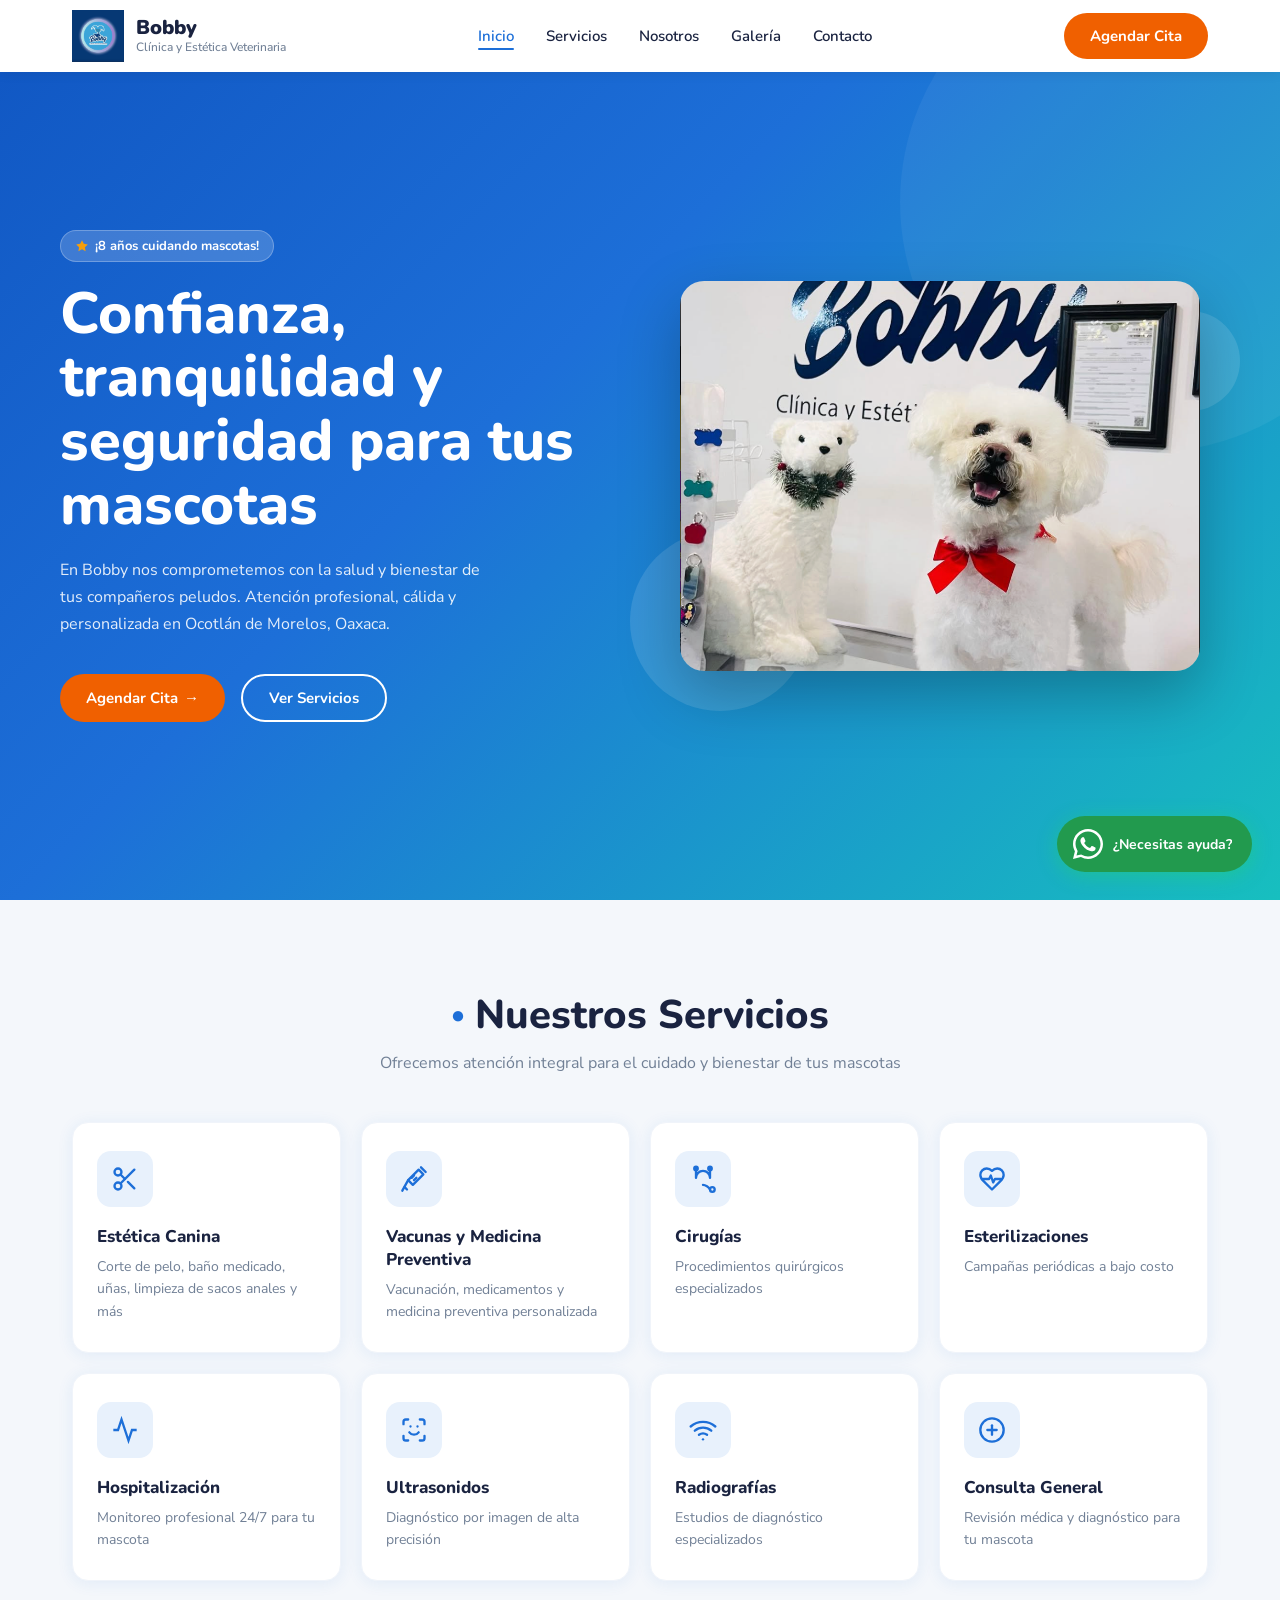
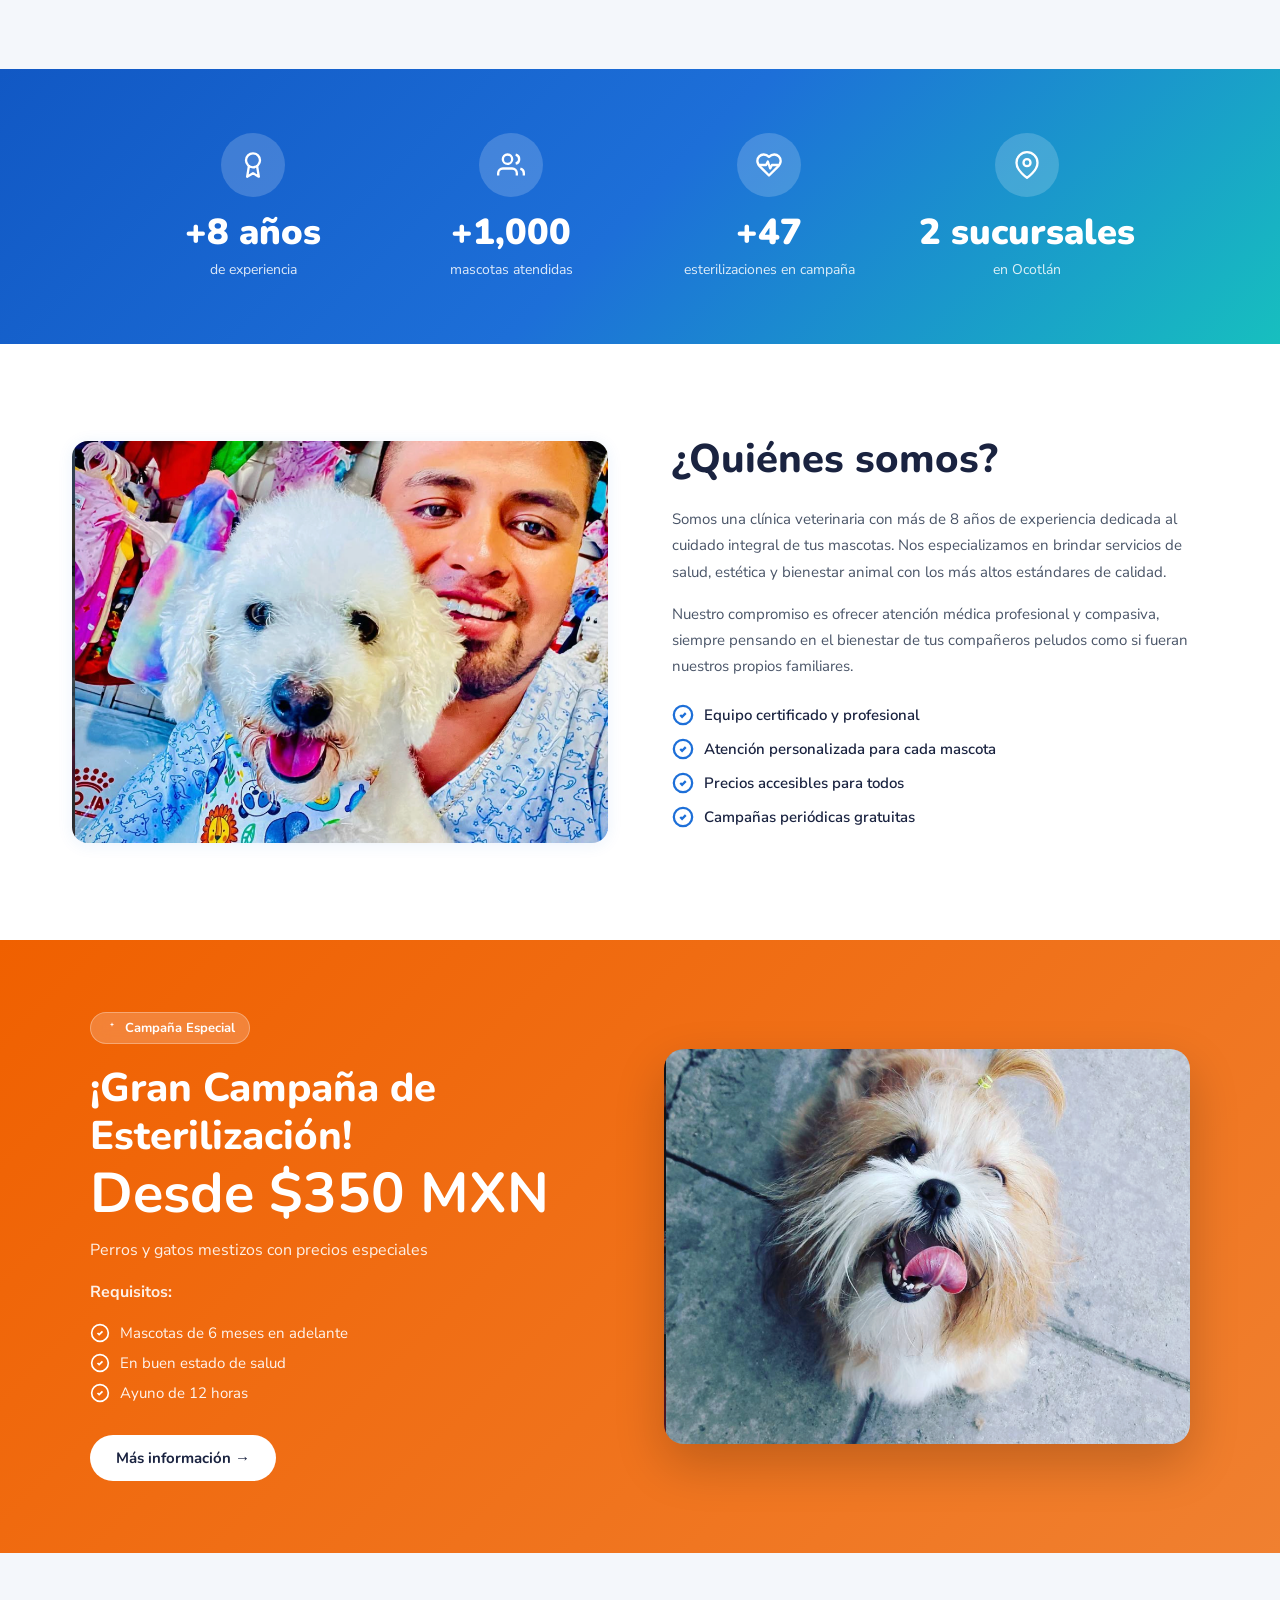
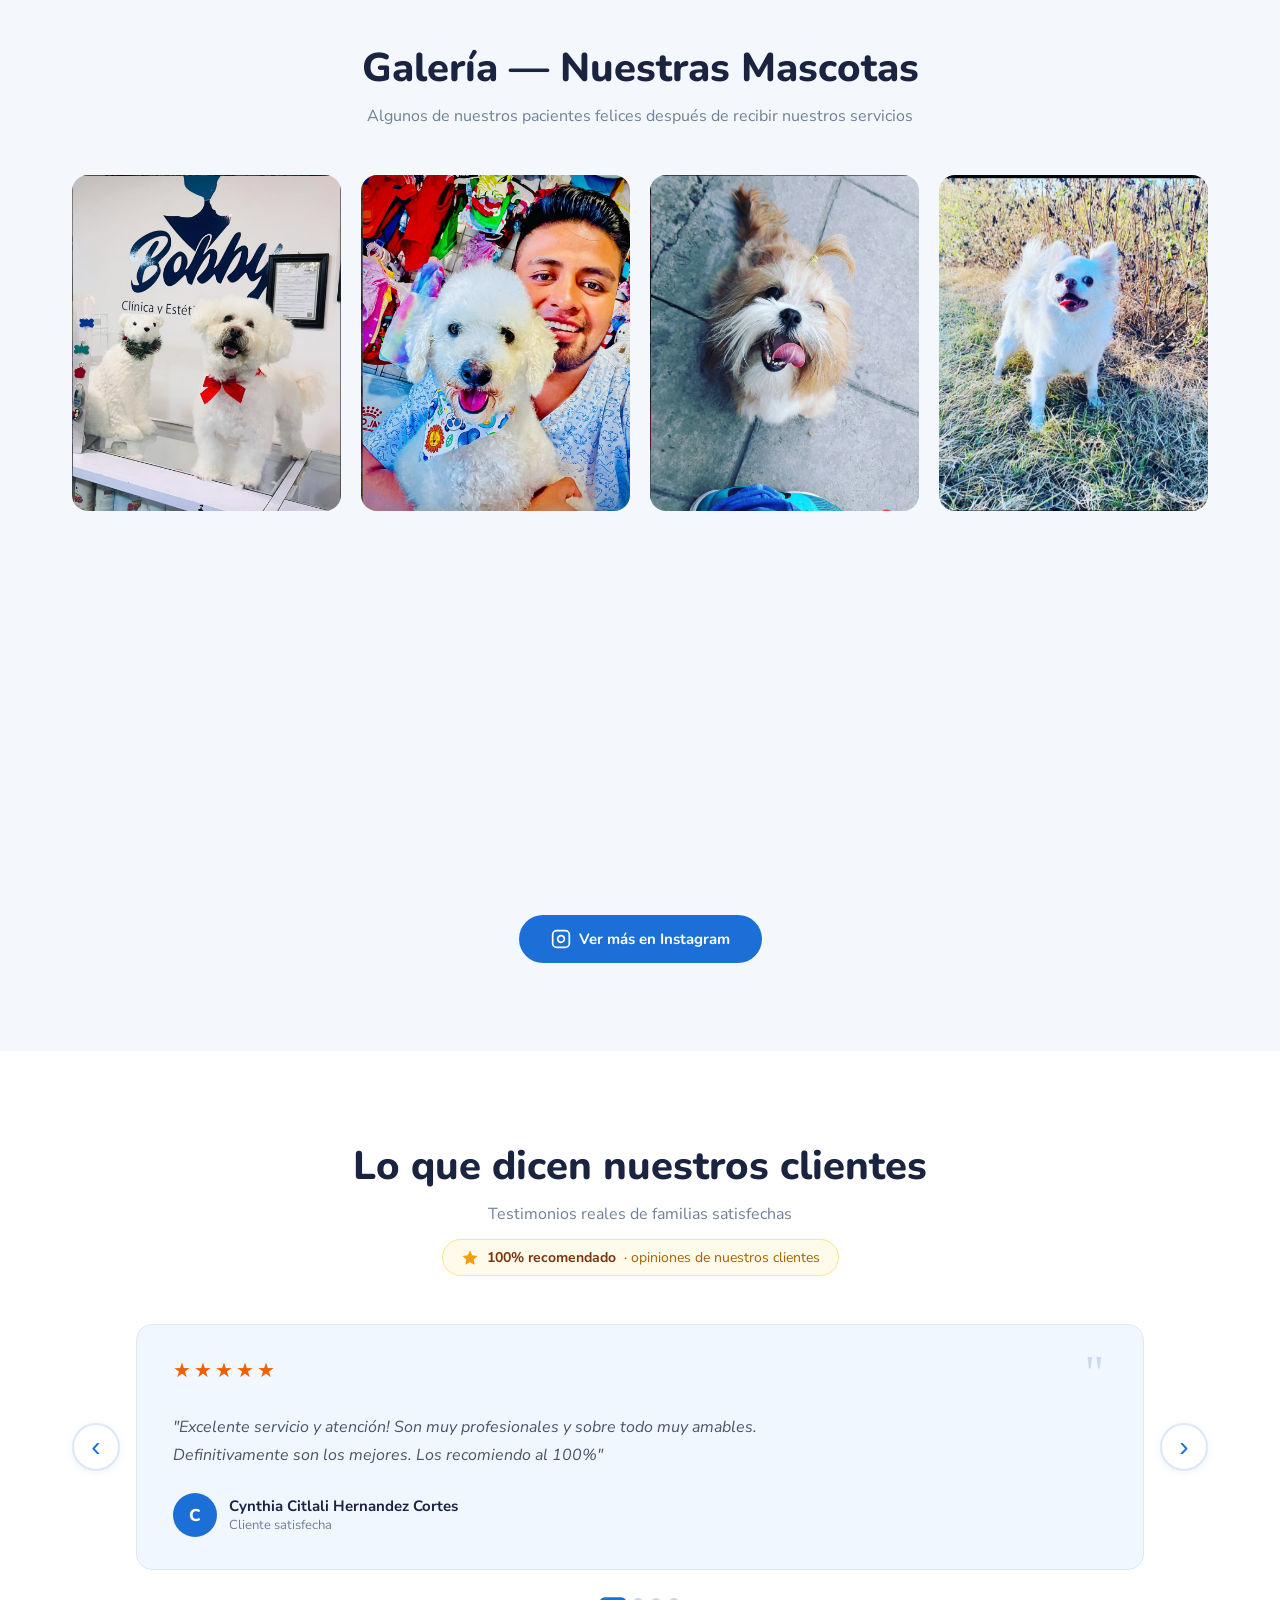
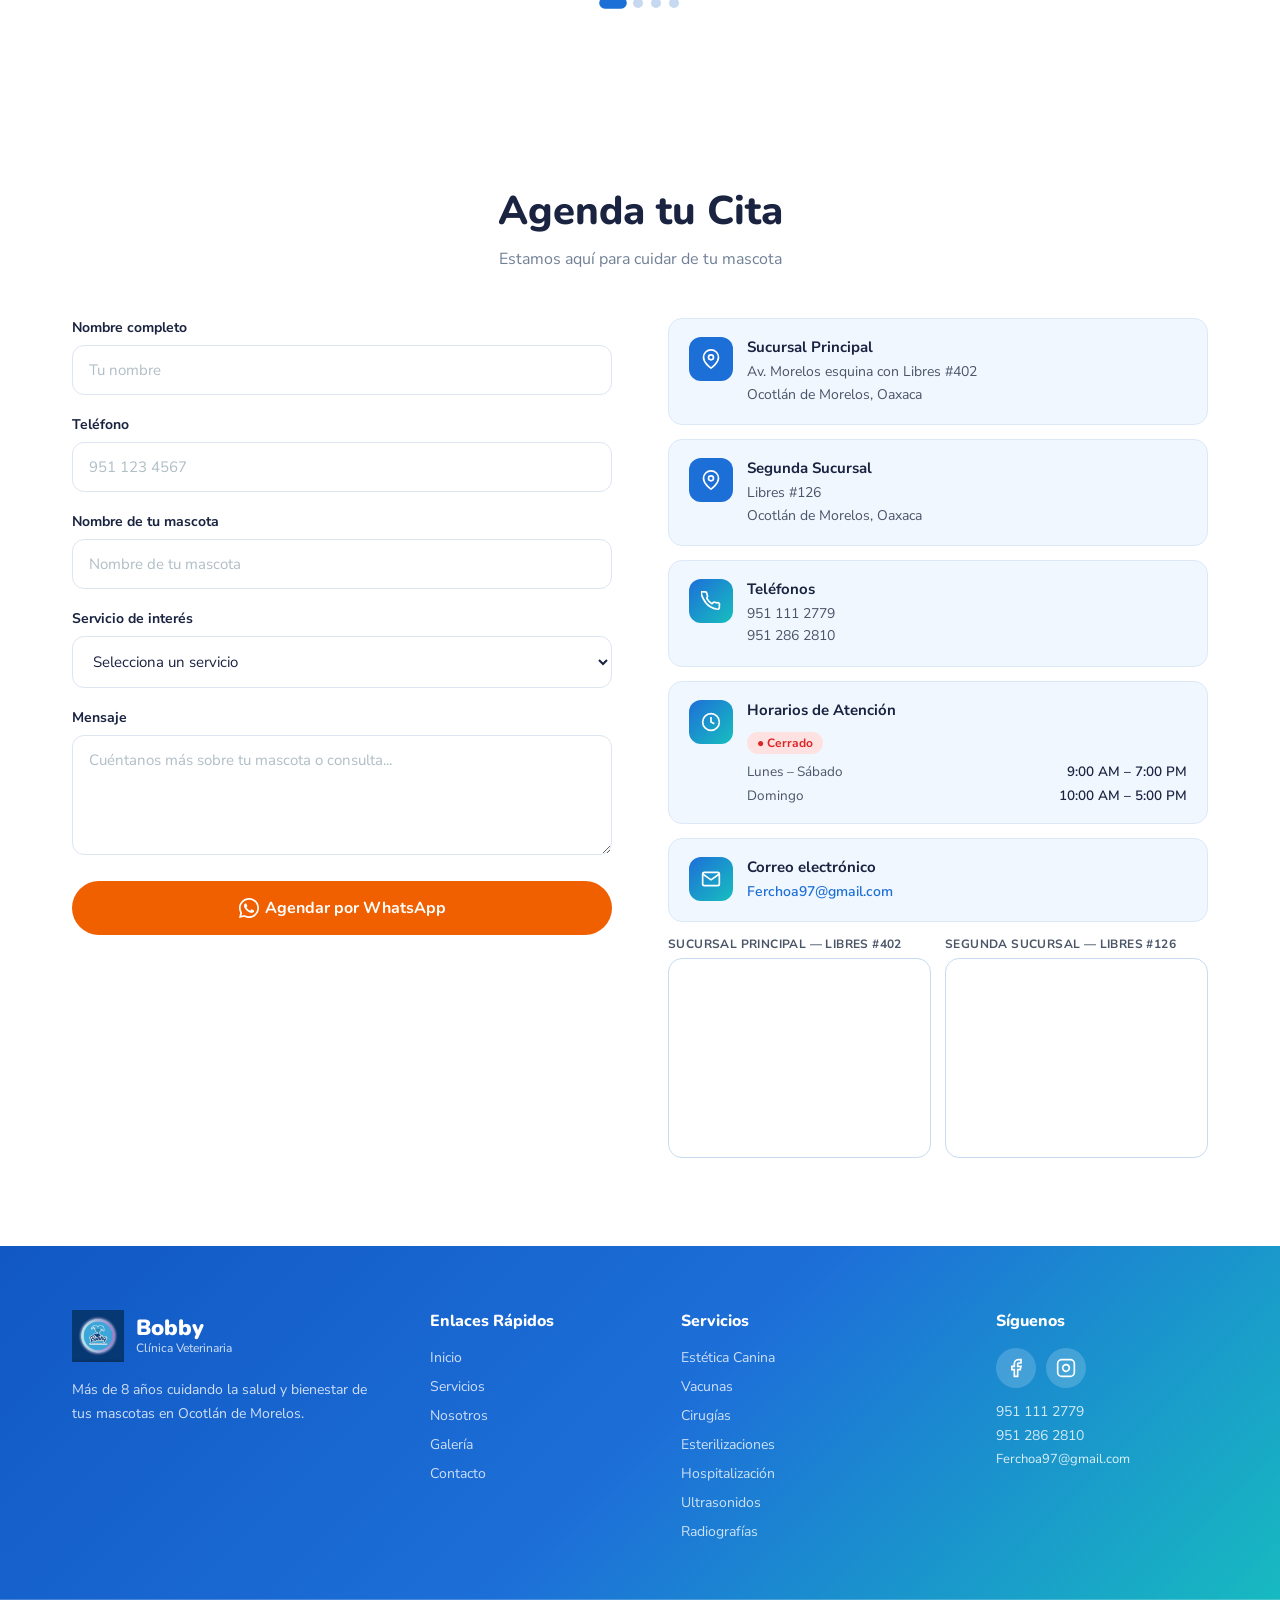
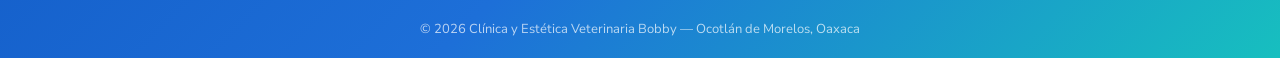
==== commit 32f17353: "Mejoras al proyecto" ====
--- a/index.html
+++ b/index.html
@@ -11,10 +11,32 @@
   <meta property="og:description" content="Más de 8 años cuidando tu mascota en Ocotlán de Morelos, Oaxaca. Estética, vacunas, cirugías, esterilizaciones y más." />
   <meta property="og:type" content="website" />
   <meta property="og:locale" content="es_MX" />
-  <link rel="icon" href="data:image/svg+xml,<svg xmlns='http://www.w3.org/2000/svg' viewBox='0 0 100 100'><rect width='100' height='100' rx='20' fill='%231d6fd8'/><path d='M50 80C50 80 18 62 18 42C18 29 28 20 38 20C43 20 48 22 50 27C52 22 57 20 62 20C72 20 82 29 82 42C82 62 50 80 50 80Z' fill='white'/></svg>" />
+  <link rel="icon" href="assets/img/logo_veterinaria.png" type="image/png" />
+  <link rel="apple-touch-icon" href="assets/img/logo_veterinaria.png" />
   <link rel="preconnect" href="https://fonts.googleapis.com" />
   <link href="https://fonts.googleapis.com/css2?family=Nunito:wght@400;500;600;700;800;900&family=Nunito+Sans:wght@400;500;600;700&display=swap" rel="stylesheet" />
   <link rel="stylesheet" href="style.css" />
+  <script type="application/ld+json">
+  {
+    "@context": "https://schema.org",
+    "@type": "VeterinaryCare",
+    "name": "Bobby — Clínica y Estética Veterinaria",
+    "description": "Clínica y Estética Veterinaria con más de 8 años de experiencia en Ocotlán de Morelos, Oaxaca.",
+    "telephone": ["951-111-2779", "951-286-2810"],
+    "address": [
+      {
+        "@type": "PostalAddress",
+        "streetAddress": "Av. Morelos #402",
+        "addressLocality": "Ocotlán de Morelos",
+        "addressRegion": "Oaxaca",
+        "addressCountry": "MX"
+      }
+    ],
+    "openingHours": ["Mo-Sa 09:00-19:00", "Su 10:00-17:00"],
+    "priceRange": "$$",
+    "sameAs": ["https://www.facebook.com/share/18PD7zv5og/"]
+  }
+  </script>
 </head>
 <body>
 
@@ -22,11 +44,7 @@
   <header class="navbar" id="navbar">
     <div class="nav-container">
       <a href="#inicio" class="nav-logo">
-        <div class="logo-circle">
-          <svg width="28" height="28" viewBox="0 0 28 28" fill="none">
-            <path d="M14 24C14 24 3.5 17 3.5 10.5C3.5 7.19 6.19 4.5 9.5 4.5C11.3 4.5 13 5.3 14 6.8C15 5.3 16.7 4.5 18.5 4.5C21.81 4.5 24.5 7.19 24.5 10.5C24.5 17 14 24 14 24Z" fill="white"/>
-          </svg>
-        </div>
+        <img src="assets/img/logo_veterinaria.png" alt="Bobby Veterinaria" class="logo-img" />
         <div>
           <span class="logo-name">Bobby</span>
           <span class="logo-sub">Clínica y Estética Veterinaria</span>
@@ -68,7 +86,7 @@
     </div>
     <div class="hero-image">
       <div class="hero-img-wrap">
-        <img src="https://images.unsplash.com/photo-1601758124510-52d02ddb7cbd?w=700&q=80" alt="Gato y perro juntos" />
+        <img src="assets/img/galeria/galeria_2.png" alt="Perrito recién estética en Bobby Veterinaria" />
       </div>
       <div class="hero-bubble hero-bubble-1"></div>
       <div class="hero-bubble hero-bubble-2"></div>
@@ -86,12 +104,12 @@
         <div class="service-card">
           <div class="service-icon"><svg width="28" height="28" viewBox="0 0 24 24" fill="none" stroke="#1d6fd8" stroke-width="2" stroke-linecap="round" stroke-linejoin="round"><circle cx="6" cy="6" r="3"/><circle cx="6" cy="18" r="3"/><line x1="20" y1="4" x2="8.12" y2="15.88"/><line x1="14.47" y1="14.48" x2="20" y2="20"/><line x1="8.12" y1="8.12" x2="12" y2="12"/></svg></div>
           <h3>Estética Canina</h3>
-          <p>Corte de pelo, baño, uñas y limado profesional</p>
+          <p>Corte de pelo, baño medicado, uñas, limpieza de sacos anales y más</p>
         </div>
         <div class="service-card">
           <div class="service-icon"><svg width="28" height="28" viewBox="0 0 24 24" fill="none" stroke="#1d6fd8" stroke-width="2" stroke-linecap="round" stroke-linejoin="round"><path d="M16 4L20 8L11 17L7 13z"/><path d="M18 2L22 6"/><path d="M7 13L2 22"/><path d="M4 19L6 21"/><path d="M12 9L10 11"/><path d="M14 11L12 13"/></svg></div>
-          <h3>Vacunas</h3>
-          <p>Plan de vacunación personalizado para tu mascota</p>
+          <h3>Vacunas y Medicina Preventiva</h3>
+          <p>Vacunación, medicamentos y medicina preventiva personalizada</p>
         </div>
         <div class="service-card">
           <div class="service-icon"><svg width="28" height="28" viewBox="0 0 24 24" fill="none" stroke="#1d6fd8" stroke-width="2" stroke-linecap="round" stroke-linejoin="round"><path d="M6 3 v8 a 6 6 0 0 1 12 0 V3"/><circle cx="6" cy="3" r="1.5"/><circle cx="18" cy="3" r="1.5"/><path d="M12 17 c2 0 5 2 6 4"/><circle cx="20" cy="21" r="2"/></svg></div>
@@ -119,9 +137,9 @@
           <p>Estudios de diagnóstico especializados</p>
         </div>
         <div class="service-card">
-          <div class="service-icon"><svg width="28" height="28" viewBox="0 0 24 24" fill="none" stroke="#1d6fd8" stroke-width="2"><path d="M6 2L3 6v14a2 2 0 002 2h14a2 2 0 002-2V6l-3-4z"/><line x1="3" y1="6" x2="21" y2="6"/><path d="M16 10a4 4 0 01-8 0"/></svg></div>
-          <h3>Accesorios y Productos</h3>
-          <p>Tienda de artículos para mascotas</p>
+          <div class="service-icon"><svg width="28" height="28" viewBox="0 0 24 24" fill="none" stroke="#1d6fd8" stroke-width="2" stroke-linecap="round" stroke-linejoin="round"><circle cx="12" cy="12" r="10"/><line x1="12" y1="8" x2="12" y2="16"/><line x1="8" y1="12" x2="16" y2="12"/></svg></div>
+          <h3>Consulta General</h3>
+          <p>Revisión médica y diagnóstico para tu mascota</p>
         </div>
       </div>
     </div>
@@ -132,22 +150,22 @@
     <div class="stats-grid">
       <div class="stat-item">
         <div class="stat-icon"><svg width="28" height="28" viewBox="0 0 24 24" fill="none" stroke="white" stroke-width="2" stroke-linecap="round" stroke-linejoin="round"><circle cx="12" cy="8" r="6"/><path d="M15.477 12.89L17 22l-5-3-5 3 1.523-9.11"/></svg></div>
-        <span class="stat-num">+8 años</span>
+        <span class="stat-num" data-count="8" data-prefix="+" data-suffix=" años">+8 años</span>
         <span class="stat-label">de experiencia</span>
       </div>
       <div class="stat-item">
         <div class="stat-icon"><svg width="28" height="28" viewBox="0 0 24 24" fill="none" stroke="white" stroke-width="2"><path d="M17 21v-2a4 4 0 00-4-4H5a4 4 0 00-4 4v2"/><circle cx="9" cy="7" r="4"/><path d="M23 21v-2a4 4 0 00-3-3.87M16 3.13a4 4 0 010 7.75"/></svg></div>
-        <span class="stat-num">+1,000</span>
+        <span class="stat-num" data-count="1000" data-prefix="+">+1,000</span>
         <span class="stat-label">mascotas atendidas</span>
       </div>
       <div class="stat-item">
         <div class="stat-icon"><svg width="28" height="28" viewBox="0 0 24 24" fill="none" stroke="white" stroke-width="2" stroke-linecap="round" stroke-linejoin="round"><path d="M19 14c1.49-1.46 3-3.21 3-5.5A5.5 5.5 0 0016.5 3c-1.76 0-3 .5-4.5 2-1.5-1.5-2.74-2-4.5-2A5.5 5.5 0 002 8.5c0 2.3 1.5 4.05 3 5.5l7 7Z"/><path d="M3.22 12H9.5l1.5-3 2 6 1.5-3h5.27"/></svg></div>
-        <span class="stat-num">+47</span>
+        <span class="stat-num" data-count="47" data-prefix="+">+47</span>
         <span class="stat-label">esterilizaciones en campaña</span>
       </div>
       <div class="stat-item">
         <div class="stat-icon"><svg width="28" height="28" viewBox="0 0 24 24" fill="none" stroke="white" stroke-width="2"><path d="M21 10c0 7-9 13-9 13s-9-6-9-13a9 9 0 0118 0z"/><circle cx="12" cy="10" r="3"/></svg></div>
-        <span class="stat-num">2 sucursales</span>
+        <span class="stat-num" data-count="2" data-suffix=" sucursales">2 sucursales</span>
         <span class="stat-label">en Ocotlán</span>
       </div>
     </div>
@@ -157,7 +175,7 @@
   <section class="nosotros" id="nosotros">
     <div class="container nosotros-inner">
       <div class="nosotros-img">
-        <img src="https://images.unsplash.com/photo-1628009368231-7bb7cfcb0def?w=700&q=80" alt="Veterinarios atendiendo mascota" />
+        <img src="assets/img/galeria/galeria_3.png" alt="Veterinario con mascota en Bobby" loading="lazy" />
       </div>
       <div class="nosotros-text">
         <h2>¿Quiénes somos?</h2>
@@ -169,7 +187,6 @@
           <li><svg viewBox="0 0 24 24" fill="none" stroke="#1d6fd8" stroke-width="2.5"><circle cx="12" cy="12" r="10"/><polyline points="9 12 11 14 15 10"/></svg> Precios accesibles para todos</li>
           <li><svg viewBox="0 0 24 24" fill="none" stroke="#1d6fd8" stroke-width="2.5"><circle cx="12" cy="12" r="10"/><polyline points="9 12 11 14 15 10"/></svg> Campañas periódicas gratuitas</li>
         </ul>
-        <a href="#nosotros" class="link-blue">Conoce al equipo →</a>
       </div>
     </div>
   </section>
@@ -190,7 +207,7 @@
         <a href="#contacto" class="btn-white">Más información →</a>
       </div>
       <div class="campana-img">
-        <img src="https://images.unsplash.com/photo-1587300003388-59208cc962cb?w=600&q=80" alt="Cachorro lindo" />
+        <img src="assets/img/galeria/galeria_8.png" alt="Cachorro en Bobby Veterinaria" loading="lazy" />
       </div>
     </div>
   </section>
@@ -203,33 +220,41 @@
         <p>Algunos de nuestros pacientes felices después de recibir nuestros servicios</p>
       </div>
       <div class="gallery-grid">
-        <div class="gallery-item" onclick="openLightbox(this)">
-          <img src="https://images.unsplash.com/photo-1558788353-f76d92427f16?w=600&q=80" alt="Golden retriever" />
-          <div class="gallery-heart-overlay"><svg width="44" height="44" viewBox="0 0 24 24" fill="none" stroke="white" stroke-width="1.5"><path d="M20.84 4.61a5.5 5.5 0 00-7.78 0L12 5.67l-1.06-1.06a5.5 5.5 0 00-7.78 7.78l1.06 1.06L12 21.23l7.78-7.78 1.06-1.06a5.5 5.5 0 000-7.78z"/></svg></div>
-        </div>
-        <div class="gallery-item" onclick="openLightbox(this)">
-          <img src="https://images.unsplash.com/photo-1548199973-03cce0bbc87b?w=600&q=80" alt="Perros paseando" />
-          <div class="gallery-heart-overlay"><svg width="44" height="44" viewBox="0 0 24 24" fill="none" stroke="white" stroke-width="1.5"><path d="M20.84 4.61a5.5 5.5 0 00-7.78 0L12 5.67l-1.06-1.06a5.5 5.5 0 00-7.78 7.78l1.06 1.06L12 21.23l7.78-7.78 1.06-1.06a5.5 5.5 0 000-7.78z"/></svg></div>
-        </div>
-        <div class="gallery-item" onclick="openLightbox(this)">
-          <img src="https://images.unsplash.com/photo-1514888286974-6c03e2ca1dba?w=600&q=80" alt="Gato blanco" />
-          <div class="gallery-heart-overlay"><svg width="44" height="44" viewBox="0 0 24 24" fill="none" stroke="white" stroke-width="1.5"><path d="M20.84 4.61a5.5 5.5 0 00-7.78 0L12 5.67l-1.06-1.06a5.5 5.5 0 00-7.78 7.78l1.06 1.06L12 21.23l7.78-7.78 1.06-1.06a5.5 5.5 0 000-7.78z"/></svg></div>
-        </div>
-        <div class="gallery-item" onclick="openLightbox(this)">
-          <img src="https://images.unsplash.com/photo-1587300003388-59208cc962cb?w=600&q=80" alt="Cachorro café" />
-          <div class="gallery-heart-overlay"><svg width="44" height="44" viewBox="0 0 24 24" fill="none" stroke="white" stroke-width="1.5"><path d="M20.84 4.61a5.5 5.5 0 00-7.78 0L12 5.67l-1.06-1.06a5.5 5.5 0 00-7.78 7.78l1.06 1.06L12 21.23l7.78-7.78 1.06-1.06a5.5 5.5 0 000-7.78z"/></svg></div>
-        </div>
-        <div class="gallery-item" onclick="openLightbox(this)">
-          <img src="https://images.unsplash.com/photo-1601758124510-52d02ddb7cbd?w=600&q=80" alt="Gato y perro" />
-          <div class="gallery-heart-overlay"><svg width="44" height="44" viewBox="0 0 24 24" fill="none" stroke="white" stroke-width="1.5"><path d="M20.84 4.61a5.5 5.5 0 00-7.78 0L12 5.67l-1.06-1.06a5.5 5.5 0 00-7.78 7.78l1.06 1.06L12 21.23l7.78-7.78 1.06-1.06a5.5 5.5 0 000-7.78z"/></svg></div>
-        </div>
-        <div class="gallery-item" onclick="openLightbox(this)">
-          <img src="https://images.unsplash.com/photo-1552053831-71594a27632d?w=600&q=80" alt="Perro Spitz" />
+        <div class="gallery-item" role="button" tabindex="0">
+          <img loading="lazy" src="assets/img/galeria/galeria_2.png" alt="Bichón frisé estética en Bobby" />
+          <div class="gallery-heart-overlay"><svg width="44" height="44" viewBox="0 0 24 24" fill="none" stroke="white" stroke-width="1.5"><path d="M20.84 4.61a5.5 5.5 0 00-7.78 0L12 5.67l-1.06-1.06a5.5 5.5 0 00-7.78 7.78l1.06 1.06L12 21.23l7.78-7.78 1.06-1.06a5.5 5.5 0 000-7.78z"/></svg></div>
+        </div>
+        <div class="gallery-item" role="button" tabindex="0">
+          <img loading="lazy" src="assets/img/galeria/galeria_3.png" alt="Veterinario con poodle blanco" />
+          <div class="gallery-heart-overlay"><svg width="44" height="44" viewBox="0 0 24 24" fill="none" stroke="white" stroke-width="1.5"><path d="M20.84 4.61a5.5 5.5 0 00-7.78 0L12 5.67l-1.06-1.06a5.5 5.5 0 00-7.78 7.78l1.06 1.06L12 21.23l7.78-7.78 1.06-1.06a5.5 5.5 0 000-7.78z"/></svg></div>
+        </div>
+        <div class="gallery-item" role="button" tabindex="0">
+          <img loading="lazy" src="assets/img/galeria/galeria_8.png" alt="Cachorro feliz en Bobby" />
+          <div class="gallery-heart-overlay"><svg width="44" height="44" viewBox="0 0 24 24" fill="none" stroke="white" stroke-width="1.5"><path d="M20.84 4.61a5.5 5.5 0 00-7.78 0L12 5.67l-1.06-1.06a5.5 5.5 0 00-7.78 7.78l1.06 1.06L12 21.23l7.78-7.78 1.06-1.06a5.5 5.5 0 000-7.78z"/></svg></div>
+        </div>
+        <div class="gallery-item" role="button" tabindex="0">
+          <img loading="lazy" src="assets/img/galeria/galeria_5.png" alt="Chihuahua blanco en campo" />
+          <div class="gallery-heart-overlay"><svg width="44" height="44" viewBox="0 0 24 24" fill="none" stroke="white" stroke-width="1.5"><path d="M20.84 4.61a5.5 5.5 0 00-7.78 0L12 5.67l-1.06-1.06a5.5 5.5 0 00-7.78 7.78l1.06 1.06L12 21.23l7.78-7.78 1.06-1.06a5.5 5.5 0 000-7.78z"/></svg></div>
+        </div>
+        <div class="gallery-item" role="button" tabindex="0">
+          <img loading="lazy" src="assets/img/galeria/galeria_4.png" alt="Lhasa Apso con ropa en tienda" />
+          <div class="gallery-heart-overlay"><svg width="44" height="44" viewBox="0 0 24 24" fill="none" stroke="white" stroke-width="1.5"><path d="M20.84 4.61a5.5 5.5 0 00-7.78 0L12 5.67l-1.06-1.06a5.5 5.5 0 00-7.78 7.78l1.06 1.06L12 21.23l7.78-7.78 1.06-1.06a5.5 5.5 0 000-7.78z"/></svg></div>
+        </div>
+        <div class="gallery-item" role="button" tabindex="0">
+          <img loading="lazy" src="assets/img/galeria/galeria_6.png" alt="Maltés descansando en Bobby" />
+          <div class="gallery-heart-overlay"><svg width="44" height="44" viewBox="0 0 24 24" fill="none" stroke="white" stroke-width="1.5"><path d="M20.84 4.61a5.5 5.5 0 00-7.78 0L12 5.67l-1.06-1.06a5.5 5.5 0 00-7.78 7.78l1.06 1.06L12 21.23l7.78-7.78 1.06-1.06a5.5 5.5 0 000-7.78z"/></svg></div>
+        </div>
+        <div class="gallery-item" role="button" tabindex="0">
+          <img loading="lazy" src="assets/img/galeria/galeria_1.png" alt="Guacamaya verde en la clínica" />
+          <div class="gallery-heart-overlay"><svg width="44" height="44" viewBox="0 0 24 24" fill="none" stroke="white" stroke-width="1.5"><path d="M20.84 4.61a5.5 5.5 0 00-7.78 0L12 5.67l-1.06-1.06a5.5 5.5 0 00-7.78 7.78l1.06 1.06L12 21.23l7.78-7.78 1.06-1.06a5.5 5.5 0 000-7.78z"/></svg></div>
+        </div>
+        <div class="gallery-item" role="button" tabindex="0">
+          <img loading="lazy" src="assets/img/galeria/galeria_7.png" alt="Tienda de ropa para mascotas" />
           <div class="gallery-heart-overlay"><svg width="44" height="44" viewBox="0 0 24 24" fill="none" stroke="white" stroke-width="1.5"><path d="M20.84 4.61a5.5 5.5 0 00-7.78 0L12 5.67l-1.06-1.06a5.5 5.5 0 00-7.78 7.78l1.06 1.06L12 21.23l7.78-7.78 1.06-1.06a5.5 5.5 0 000-7.78z"/></svg></div>
         </div>
       </div>
       <div class="gallery-cta">
-        <a href="https://instagram.com" target="_blank" class="btn-blue-pill">
+        <a href="https://www.instagram.com/clinica_veterinaria_bobby/" target="_blank" rel="noopener noreferrer" class="btn-blue-pill">
           <svg width="20" height="20" viewBox="0 0 24 24" fill="none" stroke="white" stroke-width="2"><rect x="2" y="2" width="20" height="20" rx="5"/><path d="M16 11.37A4 4 0 1112.63 8 4 4 0 0116 11.37z"/><line x1="17.5" y1="6.5" x2="17.51" y2="6.5"/></svg>
           Ver más en Instagram
         </a>
@@ -243,6 +268,11 @@
       <div class="section-header">
         <h2>Lo que dicen nuestros clientes</h2>
         <p>Testimonios reales de familias satisfechas</p>
+        <div class="recomendado-badge">
+          <svg width="18" height="18" viewBox="0 0 24 24" fill="#f59e0b"><path d="M12 2l3.09 6.26L22 9.27l-5 4.87 1.18 6.88L12 17.77l-6.18 3.25L7 14.14 2 9.27l6.91-1.01L12 2z"/></svg>
+          <strong>100% recomendado</strong>
+          <span>· opiniones de nuestros clientes</span>
+        </div>
       </div>
       <div class="testi-carousel">
         <button class="testi-arrow testi-prev" id="testiPrev" aria-label="Anterior">&#8249;</button>
@@ -250,26 +280,34 @@
           <div class="testimonios-track" id="testimoniosTrack">
             <div class="testi-card">
               <div class="testi-stars">★★★★★ <span class="quote-icon">"</span></div>
-              <p>"Excelente atención para mi perrito Max. El equipo es muy profesional y cariñoso. ¡Totalmente recomendado!"</p>
+              <p>"Excelente servicio y atención! Son muy profesionales y sobre todo muy amables. Definitivamente son los mejores. Los recomiendo al 100%"</p>
               <div class="testi-author">
-                <div class="avatar">M</div>
-                <div><strong>María García</strong><small>Cliente feliz</small></div>
+                <div class="avatar">C</div>
+                <div><strong>Cynthia Citlali Hernandez Cortes</strong><small>Cliente satisfecha</small></div>
               </div>
             </div>
             <div class="testi-card">
               <div class="testi-stars">★★★★★ <span class="quote-icon">"</span></div>
-              <p>"Llevé a mi gata a esterilizar en su campaña y todo salió perfecto. Precios accesibles y gran calidad."</p>
+              <p>"Muy buena atención para nuestras mascotas. Son muy amables y profesionales. Los recomiendo."</p>
+              <div class="testi-author">
+                <div class="avatar">K</div>
+                <div><strong>Karla Corres</strong><small>Cliente satisfecha</small></div>
+              </div>
+            </div>
+            <div class="testi-card">
+              <div class="testi-stars">★★★★★ <span class="quote-icon">"</span></div>
+              <p>"Excelente servicio y atención. Mi perrito siempre sale feliz y muy bien cuidado. ¡Los recomiendo ampliamente!"</p>
+              <div class="testi-author">
+                <div class="avatar">X</div>
+                <div><strong>Xochitquetzali Solis</strong><small>Cliente satisfecha</small></div>
+              </div>
+            </div>
+            <div class="testi-card">
+              <div class="testi-stars">★★★★★ <span class="quote-icon">"</span></div>
+              <p>"Muy buen servicio. Son muy atentos con las mascotas y con los dueños. Recomiendo ampliamente la veterinaria Bobby."</p>
               <div class="testi-author">
                 <div class="avatar">C</div>
-                <div><strong>Carlos Mendoza</strong><small>Cliente feliz</small></div>
-              </div>
-            </div>
-            <div class="testi-card">
-              <div class="testi-stars">★★★★★ <span class="quote-icon">"</span></div>
-              <p>"El mejor servicio de estética para mi golden retriever. Quedó hermoso y muy contento. Gracias Bobby!"</p>
-              <div class="testi-author">
-                <div class="avatar">A</div>
-                <div><strong>Ana Rodríguez</strong><small>Cliente feliz</small></div>
+                <div><strong>Condor Cruz</strong><small>Cliente satisfecho</small></div>
               </div>
             </div>
           </div>
@@ -280,37 +318,7 @@
         <span class="dot active"></span>
         <span class="dot"></span>
         <span class="dot"></span>
-      </div>
-    </div>
-  </section>
-
-  <!-- ===== TIENDA ===== -->
-  <section class="tienda">
-    <div class="container">
-      <div class="section-header">
-        <h2>Tienda de Accesorios</h2>
-        <p>Todo lo que necesitas para el cuidado de tu mascota</p>
-      </div>
-      <div class="tienda-grid">
-        <div class="product-card">
-          <div class="product-img"><img src="https://images.unsplash.com/photo-1583512603806-077998240c7a?w=400&q=80" alt="Collar Premium" /></div>
-          <div class="product-info"><h4>Collar Premium</h4><span class="price">$250</span></div>
-        </div>
-        <div class="product-card">
-          <div class="product-img"><img src="https://images.unsplash.com/photo-1576201836106-db1758fd1c97?w=400&q=80" alt="Shampoo Natural" /></div>
-          <div class="product-info"><h4>Shampoo Natural</h4><span class="price">$180</span></div>
-        </div>
-        <div class="product-card">
-          <div class="product-img"><img src="https://images.unsplash.com/photo-1568640347023-a616a30bc3bd?w=400&q=80" alt="Alimento Premium" /></div>
-          <div class="product-info"><h4>Alimento Premium</h4><span class="price">$450</span></div>
-        </div>
-        <div class="product-card">
-          <div class="product-img"><img src="https://images.unsplash.com/photo-1601758065893-25c11bf2e78a?w=400&q=80" alt="Juguete Interactivo" /></div>
-          <div class="product-info"><h4>Juguete Interactivo</h4><span class="price">$120</span></div>
-        </div>
-      </div>
-      <div class="gallery-cta">
-        <a href="https://www.facebook.com/share/18PD7zv5og/" target="_blank" rel="noopener noreferrer" class="btn-blue-pill">Ver catálogo completo →</a>
+        <span class="dot"></span>
       </div>
     </div>
   </section>
@@ -325,21 +333,23 @@
       <div class="contacto-inner">
         <div class="contacto-form">
           <div class="form-group">
-            <label>Nombre completo</label>
-            <input type="text" placeholder="Tu nombre" />
+            <label for="form-nombre">Nombre completo</label>
+            <input id="form-nombre" type="text" placeholder="Tu nombre" />
           </div>
           <div class="form-group">
-            <label>Teléfono</label>
-            <input type="tel" placeholder="951 123 4567" />
+            <label for="form-telefono">Teléfono</label>
+            <input id="form-telefono" type="tel" placeholder="951 123 4567" />
           </div>
           <div class="form-group">
-            <label>Nombre de tu mascota</label>
-            <input type="text" placeholder="Nombre de tu mascota" />
+            <label for="form-mascota">Nombre de tu mascota</label>
+            <input id="form-mascota" type="text" placeholder="Nombre de tu mascota" />
           </div>
           <div class="form-group">
-            <label>Servicio de interés</label>
-            <select>
+            <label for="form-servicio">Servicio de interés</label>
+            <select id="form-servicio">
               <option value="">Selecciona un servicio</option>
+              <option>Consulta General</option>
+              <option>Urgencias</option>
               <option>Estética Canina</option>
               <option>Vacunas</option>
               <option>Cirugías</option>
@@ -347,23 +357,22 @@
               <option>Hospitalización</option>
               <option>Ultrasonidos</option>
               <option>Radiografías</option>
-              <option>Accesorios y Productos</option>
             </select>
           </div>
           <div class="form-group">
-            <label>Mensaje</label>
-            <textarea placeholder="Cuéntanos más sobre tu mascota o consulta..."></textarea>
-          </div>
-          <button class="btn-orange btn-full" onclick="handleSubmit(event)">
-            <svg width="18" height="18" viewBox="0 0 24 24" fill="none" stroke="white" stroke-width="2"><line x1="22" y1="2" x2="11" y2="13"/><polygon points="22 2 15 22 11 13 2 9 22 2"/></svg>
-            Enviar mensaje
+            <label for="form-mensaje">Mensaje</label>
+            <textarea id="form-mensaje" placeholder="Cuéntanos más sobre tu mascota o consulta..."></textarea>
+          </div>
+          <button class="btn-orange btn-full">
+            <svg width="20" height="20" viewBox="0 0 32 32" fill="white"><path d="M16 0C7.163 0 0 7.163 0 16c0 2.827.74 5.48 2.031 7.785L0 32l8.418-2.007A15.93 15.93 0 0016 32c8.837 0 16-7.163 16-16S24.837 0 16 0zm0 29.333a13.27 13.27 0 01-6.77-1.853l-.486-.29-5.002 1.193 1.224-4.862-.318-.5A13.267 13.267 0 012.667 16C2.667 8.636 8.636 2.667 16 2.667S29.333 8.636 29.333 16 23.364 29.333 16 29.333zm7.27-9.87c-.398-.199-2.354-1.162-2.72-1.294-.364-.133-.63-.199-.895.199-.265.398-1.03 1.294-1.262 1.56-.232.265-.465.298-.863.1-.398-.2-1.682-.62-3.203-1.977-1.184-1.057-1.983-2.362-2.215-2.76-.232-.398-.025-.613.174-.811.18-.179.398-.465.597-.698.199-.232.265-.398.398-.664.133-.265.066-.498-.033-.697-.1-.199-.895-2.157-1.227-2.953-.322-.775-.65-.67-.895-.682l-.763-.013c-.265 0-.697.1-1.062.498-.364.398-1.393 1.362-1.393 3.32 0 1.957 1.427 3.848 1.626 4.113.199.265 2.808 4.287 6.805 6.012.951.41 1.693.655 2.272.839.954.304 1.823.261 2.51.158.765-.114 2.354-.962 2.686-1.89.332-.928.332-1.724.232-1.89-.099-.166-.364-.265-.763-.464z"/></svg>
+            Agendar por WhatsApp
           </button>
         </div>
 
         <div class="contacto-info">
           <div class="info-card">
             <div class="info-icon bg-blue"><svg width="20" height="20" viewBox="0 0 24 24" fill="none" stroke="white" stroke-width="2"><path d="M21 10c0 7-9 13-9 13s-9-6-9-13a9 9 0 0118 0z"/><circle cx="12" cy="10" r="3"/></svg></div>
-            <div><strong>Sucursal Principal</strong><p>Av. Morelos #402<br>Ocotlán de Morelos, Oaxaca</p></div>
+            <div><strong>Sucursal Principal</strong><p>Av. Morelos esquina con Libres #402<br>Ocotlán de Morelos, Oaxaca</p></div>
           </div>
           <div class="info-card">
             <div class="info-icon bg-blue"><svg width="20" height="20" viewBox="0 0 24 24" fill="none" stroke="white" stroke-width="2"><path d="M21 10c0 7-9 13-9 13s-9-6-9-13a9 9 0 0118 0z"/><circle cx="12" cy="10" r="3"/></svg></div>
@@ -373,21 +382,52 @@
             <div class="info-icon bg-teal"><svg width="20" height="20" viewBox="0 0 24 24" fill="none" stroke="white" stroke-width="2"><path d="M22 16.92v3a2 2 0 01-2.18 2 19.79 19.79 0 01-8.63-3.07A19.5 19.5 0 013.07 9.81a19.79 19.79 0 01-3.07-8.68A2 2 0 012 1h3a2 2 0 012 1.72c.127.96.361 1.903.7 2.81a2 2 0 01-.45 2.11L6.91 8.96a16 16 0 006.29 6.29l1.32-1.32a2 2 0 012.11-.45c.907.339 1.85.573 2.81.7A2 2 0 0122 16.92z"/></svg></div>
             <div><strong>Teléfonos</strong><p>951 111 2779<br>951 286 2810</p></div>
           </div>
+          <div class="info-card horario-card">
+            <div class="info-icon bg-teal"><svg width="20" height="20" viewBox="0 0 24 24" fill="none" stroke="white" stroke-width="2"><circle cx="12" cy="12" r="10"/><polyline points="12 6 12 12 16 14"/></svg></div>
+            <div class="horario-content">
+              <strong>Horarios de Atención</strong>
+              <span class="horario-status" id="horarioStatus"></span>
+              <div class="horario-rows">
+                <div class="horario-row">
+                  <span class="horario-days">Lunes – Sábado</span>
+                  <span class="horario-hours">9:00 AM – 7:00 PM</span>
+                </div>
+                <div class="horario-row">
+                  <span class="horario-days">Domingo</span>
+                  <span class="horario-hours">10:00 AM – 5:00 PM</span>
+                </div>
+              </div>
+            </div>
+          </div>
           <div class="info-card">
-            <div class="info-icon bg-teal"><svg width="20" height="20" viewBox="0 0 24 24" fill="none" stroke="white" stroke-width="2"><circle cx="12" cy="12" r="10"/><polyline points="12 6 12 12 16 14"/></svg></div>
-            <div><strong>Horarios</strong><p>Lunes a Sábado<br>9:00 AM – 7:00 PM</p></div>
-          </div>
-          <div class="map-wrap">
-            <iframe
-              src="https://maps.google.com/maps?q=16.7964441,-96.6744587&hl=es&z=17&output=embed"
-              width="100%"
-              height="100%"
-              style="border:0;"
-              allowfullscreen=""
-              loading="lazy"
-              referrerpolicy="no-referrer-when-downgrade"
-              title="Ubicación Veterinaria Bobby">
-            </iframe>
+            <div class="info-icon bg-teal"><svg width="20" height="20" viewBox="0 0 24 24" fill="none" stroke="white" stroke-width="2"><path d="M4 4h16c1.1 0 2 .9 2 2v12c0 1.1-.9 2-2 2H4c-1.1 0-2-.9-2-2V6c0-1.1.9-2 2-2z"/><polyline points="22,6 12,13 2,6"/></svg></div>
+            <div><strong>Correo electrónico</strong><p><a href="mailto:Ferchoa97@gmail.com" style="color:var(--blue);font-weight:600;">Ferchoa97@gmail.com</a></p></div>
+          </div>
+          <div class="maps-grid">
+            <div class="map-item">
+              <p class="map-label">Sucursal Principal — Libres #402</p>
+              <div class="map-wrap">
+                <iframe
+                  src="https://maps.google.com/maps?q=16.7964465,-96.6744653&hl=es&z=17&output=embed"
+                  width="100%" height="100%" style="border:0;"
+                  allowfullscreen="" loading="lazy"
+                  referrerpolicy="no-referrer-when-downgrade"
+                  title="Sucursal Principal Bobby — Libres #402">
+                </iframe>
+              </div>
+            </div>
+            <div class="map-item">
+              <p class="map-label">Segunda Sucursal — Libres #126</p>
+              <div class="map-wrap">
+                <iframe
+                  src="https://maps.google.com/maps?q=16.7963296,-96.6740542&hl=es&z=17&output=embed"
+                  width="100%" height="100%" style="border:0;"
+                  allowfullscreen="" loading="lazy"
+                  referrerpolicy="no-referrer-when-downgrade"
+                  title="Segunda Sucursal Bobby — Libres #126">
+                </iframe>
+              </div>
+            </div>
           </div>
         </div>
       </div>
@@ -399,7 +439,7 @@
     <div class="container footer-grid">
       <div class="footer-brand">
         <div class="footer-logo">
-          <div class="logo-circle"><svg width="24" height="24" viewBox="0 0 28 28" fill="none"><path d="M14 24C14 24 3.5 17 3.5 10.5C3.5 7.19 6.19 4.5 9.5 4.5C11.3 4.5 13 5.3 14 6.8C15 5.3 16.7 4.5 18.5 4.5C21.81 4.5 24.5 7.19 24.5 10.5C24.5 17 14 24 14 24Z" fill="white"/></svg></div>
+          <img src="assets/img/logo_veterinaria.png" alt="Bobby Veterinaria" class="logo-img" />
           <div><span class="logo-name">Bobby</span><span class="logo-sub">Clínica Veterinaria</span></div>
         </div>
         <p>Más de 8 años cuidando la salud y bienestar de tus mascotas en Ocotlán de Morelos.</p>
@@ -414,37 +454,35 @@
       </div>
       <div class="footer-col">
         <h4>Servicios</h4>
-        <a href="#">Estética Canina</a>
-        <a href="#">Vacunas</a>
-        <a href="#">Cirugías</a>
-        <a href="#">Esterilizaciones</a>
-        <a href="#">Hospitalización</a>
-        <a href="#">Ultrasonidos</a>
-        <a href="#">Radiografías</a>
-        <a href="#">Accesorios</a>
+        <a href="#servicios">Estética Canina</a>
+        <a href="#servicios">Vacunas</a>
+        <a href="#servicios">Cirugías</a>
+        <a href="#servicios">Esterilizaciones</a>
+        <a href="#servicios">Hospitalización</a>
+        <a href="#servicios">Ultrasonidos</a>
+        <a href="#servicios">Radiografías</a>
       </div>
       <div class="footer-col">
         <h4>Síguenos</h4>
         <div class="social-icons">
           <a href="https://www.facebook.com/share/18PD7zv5og/" target="_blank" rel="noopener noreferrer" class="social-icon"><svg width="20" height="20" viewBox="0 0 24 24" fill="none" stroke="white" stroke-width="2"><path d="M18 2h-3a5 5 0 00-5 5v3H7v4h3v8h4v-8h3l1-4h-4V7a1 1 0 011-1h3z"/></svg></a>
-          <a href="#" class="social-icon"><svg width="20" height="20" viewBox="0 0 24 24" fill="none" stroke="white" stroke-width="2"><rect x="2" y="2" width="20" height="20" rx="5"/><path d="M16 11.37A4 4 0 1112.63 8 4 4 0 0116 11.37z"/><line x1="17.5" y1="6.5" x2="17.51" y2="6.5"/></svg></a>
-          <a href="#" class="social-icon"><svg width="20" height="20" viewBox="0 0 24 24" fill="none" stroke="white" stroke-width="2"><path d="M21 15a2 2 0 01-2 2H7l-4 4V5a2 2 0 012-2h14a2 2 0 012 2z"/></svg></a>
-        </div>
-        <p style="margin-top:12px;">951 111 2779<br>951 286 2810</p>
+          <a href="https://www.instagram.com/clinica_veterinaria_bobby/" target="_blank" rel="noopener noreferrer" class="social-icon"><svg width="20" height="20" viewBox="0 0 24 24" fill="none" stroke="white" stroke-width="2"><rect x="2" y="2" width="20" height="20" rx="5"/><path d="M16 11.37A4 4 0 1112.63 8 4 4 0 0116 11.37z"/><line x1="17.5" y1="6.5" x2="17.51" y2="6.5"/></svg></a>
+        </div>
+        <p style="margin-top:12px;">951 111 2779<br>951 286 2810<br><a href="mailto:Ferchoa97@gmail.com" style="color:rgba(255,255,255,0.85);font-size:13px;">Ferchoa97@gmail.com</a></p>
       </div>
     </div>
     <div class="footer-bottom">
-      <p>© 2026 Clínica y Estética Veterinaria Bobby — Ocotlán de Morelos, Oaxaca</p>
+      <p>© <span id="footerYear"></span> Clínica y Estética Veterinaria Bobby — Ocotlán de Morelos, Oaxaca</p>
     </div>
   </footer>
 
   <!-- ===== LIGHTBOX ===== -->
-  <div class="lightbox" id="lightbox" onclick="closeLightbox(event)">
-    <button class="lightbox-close" onclick="closeLightbox()">&times;</button>
+  <div class="lightbox" id="lightbox">
+    <button class="lightbox-close" aria-label="Cerrar">&times;</button>
     <div class="lightbox-inner">
-      <button class="lightbox-arrow lightbox-prev" onclick="lightboxNav(-1, event)">&#8249;</button>
-      <img class="lightbox-img" id="lightboxImg" src="" alt="" />
-      <button class="lightbox-arrow lightbox-next" onclick="lightboxNav(1, event)">&#8250;</button>
+      <button class="lightbox-arrow lightbox-prev" aria-label="Anterior">&#8249;</button>
+      <img class="lightbox-img" id="lightboxImg" src="" alt="Foto de galería" />
+      <button class="lightbox-arrow lightbox-next" aria-label="Siguiente">&#8250;</button>
     </div>
   </div>
 
@@ -460,6 +498,13 @@
     <span class="whatsapp-fab-text">¿Necesitas ayuda?</span>
   </a>
 
+  <!-- ===== VOLVER ARRIBA ===== -->
+  <button class="back-to-top" id="backToTop" aria-label="Volver al inicio">
+    <svg width="22" height="22" viewBox="0 0 24 24" fill="none" stroke="white" stroke-width="2.5" stroke-linecap="round" stroke-linejoin="round">
+      <polyline points="18 15 12 9 6 15"/>
+    </svg>
+  </button>
+
   <script src="script.js"></script>
 </body>
 </html>
--- a/style.css
+++ b/style.css
@@ -145,14 +145,10 @@
   gap: 12px;
   text-decoration: none;
 }
-.logo-circle {
-  width: 46px;
-  height: 46px;
-  border-radius: 50%;
-  background: linear-gradient(135deg, var(--blue), var(--teal));
-  display: flex;
-  align-items: center;
-  justify-content: center;
+.logo-img {
+  width: 52px;
+  height: 52px;
+  object-fit: contain;
   flex-shrink: 0;
 }
 .logo-name {
@@ -195,6 +191,8 @@
 }
 .nav-links a:hover { color: var(--blue); }
 .nav-links a:hover::after { transform: scaleX(1); }
+.nav-links a.active { color: var(--blue); }
+.nav-links a.active::after { transform: scaleX(1); }
 
 .hamburger {
   display: none;
@@ -353,6 +351,21 @@
 }
 .dot-blue { color: var(--blue); font-size: 24px; }
 
+.recomendado-badge {
+  display: inline-flex;
+  align-items: center;
+  gap: 8px;
+  background: #fffbeb;
+  border: 1.5px solid #fde68a;
+  border-radius: 50px;
+  padding: 8px 18px;
+  margin-top: 14px;
+  font-size: 14px;
+  color: #92400e;
+}
+.recomendado-badge strong { color: #78350f; }
+.recomendado-badge span { color: #a16207; }
+
 /* ============================
    SERVICIOS
    ============================ */
@@ -484,14 +497,6 @@
   width: 22px; height: 22px;
   flex-shrink: 0;
 }
-.link-blue {
-  color: var(--blue);
-  font-family: 'Nunito', sans-serif;
-  font-weight: 700;
-  font-size: 15px;
-  transition: opacity 0.2s;
-}
-.link-blue:hover { opacity: 0.75; }
 
 /* ============================
    CAMPAÑA
@@ -573,7 +578,7 @@
 }
 .gallery-grid {
   display: grid;
-  grid-template-columns: repeat(3, 1fr);
+  grid-template-columns: repeat(4, 1fr);
   gap: 20px;
   margin-bottom: 48px;
 }
@@ -588,6 +593,11 @@
 .gallery-item:hover {
   transform: scale(1.02);
   box-shadow: 0 12px 32px rgba(0,0,0,0.15);
+}
+.gallery-item:focus {
+  outline: 3px solid var(--blue);
+  outline-offset: 3px;
+  transform: scale(1.02);
 }
 .gallery-heart-overlay {
   position: absolute;
@@ -814,48 +824,6 @@
   border-radius: 5px;
 }
 
-/* ============================
-   TIENDA
-   ============================ */
-.tienda {
-  padding: 88px 0;
-  background: var(--bg-light);
-}
-.tienda-grid {
-  display: grid;
-  grid-template-columns: repeat(4, 1fr);
-  gap: 20px;
-  margin-bottom: 48px;
-}
-.product-card {
-  background: white;
-  border-radius: var(--radius);
-  overflow: hidden;
-  box-shadow: var(--card-shadow);
-  transition: transform 0.25s, box-shadow 0.25s;
-}
-.product-card:hover {
-  transform: translateY(-4px);
-  box-shadow: 0 10px 32px rgba(29,111,216,0.13);
-}
-.product-img {
-  aspect-ratio: 4/3;
-  overflow: hidden;
-}
-.product-info {
-  padding: 16px 18px;
-}
-.product-info h4 {
-  font-size: 16px;
-  font-weight: 700;
-  margin-bottom: 6px;
-}
-.price {
-  color: var(--blue);
-  font-family: 'Nunito', sans-serif;
-  font-weight: 900;
-  font-size: 22px;
-}
 
 /* ============================
    CONTACTO
@@ -930,12 +898,42 @@
 .info-card strong { display: block; font-size: 15px; margin-bottom: 4px; }
 .info-card p { font-size: 14px; color: var(--text-mid); line-height: 1.6; margin: 0; }
 
+.horario-content { display: flex; flex-direction: column; gap: 8px; width: 100%; }
+.horario-status {
+  display: inline-flex; align-items: center; gap: 5px;
+  font-size: 12px; font-weight: 700; padding: 3px 10px;
+  border-radius: 20px; width: fit-content;
+}
+.horario-status.open  { background: #dcfce7; color: #16a34a; }
+.horario-status.closed { background: #fee2e2; color: #dc2626; }
+.horario-rows { display: flex; flex-direction: column; gap: 5px; }
+.horario-row { display: flex; justify-content: space-between; align-items: center; font-size: 13.5px; }
+.horario-days { color: var(--text-mid); }
+.horario-hours { font-weight: 600; color: var(--text-dark); }
+.horario-closed { color: #ef4444; font-weight: 600; }
+
+.maps-grid {
+  display: grid;
+  grid-template-columns: 1fr 1fr;
+  gap: 14px;
+}
+.map-item { display: flex; flex-direction: column; gap: 6px; }
+.map-label {
+  font-size: 12px;
+  font-weight: 700;
+  color: var(--text-mid);
+  text-transform: uppercase;
+  letter-spacing: 0.4px;
+}
 .map-wrap {
   border-radius: 14px;
   overflow: hidden;
-  height: 220px;
+  height: 200px;
   border: 1px solid #c8dbf0;
   flex-shrink: 0;
+}
+@media (max-width: 600px) {
+  .maps-grid { grid-template-columns: 1fr; }
 }
 
 /* ============================
@@ -1002,6 +1000,10 @@
 }
 .social-icon svg { display: block; }
 .social-icon:hover { background: rgba(255,255,255,0.3); }
+.social-icons .social-icon {
+  display: flex;
+  margin-bottom: 0;
+}
 
 .footer-bottom {
   border-top: 1px solid rgba(255,255,255,0.2);
@@ -1067,9 +1069,14 @@
    ============================ */
 @media (max-width: 1024px) {
   .services-grid { grid-template-columns: repeat(2, 1fr); }
-  .tienda-grid { grid-template-columns: repeat(2, 1fr); }
   .stats-grid { grid-template-columns: repeat(2, 1fr); }
   .footer-grid { grid-template-columns: 1fr 1fr; }
+}
+
+@media (max-width: 900px) {
+  .gallery-grid { grid-template-columns: repeat(3, 1fr); }
+  .contacto-inner { grid-template-columns: 1fr; }
+  .maps-grid { grid-template-columns: 1fr; }
 }
 
 @media (max-width: 768px) {
@@ -1093,6 +1100,7 @@
   .testi-arrow { width: 38px; height: 38px; font-size: 22px; }
   .testi-card { padding: 24px 20px; }
   .gallery-grid { grid-template-columns: repeat(2, 1fr); }
+
   .footer-grid { grid-template-columns: 1fr 1fr; }
   .stats-grid { grid-template-columns: repeat(2, 1fr); }
 }
@@ -1100,8 +1108,41 @@
 @media (max-width: 480px) {
   .container { padding: 0 20px; }
   .services-grid { grid-template-columns: 1fr; }
-  .tienda-grid { grid-template-columns: 1fr; }
   .gallery-grid { grid-template-columns: 1fr; }
   .footer-grid { grid-template-columns: 1fr; }
-  .stats-grid { grid-template-columns: 1fr 1fr; }
-}
+  .stats-grid { grid-template-columns: 1fr; }
+}
+
+/* ============================
+   VOLVER ARRIBA
+   ============================ */
+.back-to-top {
+  position: fixed;
+  bottom: 98px;
+  right: 28px;
+  z-index: 150;
+  width: 44px;
+  height: 44px;
+  border-radius: 50%;
+  background: var(--blue);
+  border: none;
+  cursor: pointer;
+  display: flex;
+  align-items: center;
+  justify-content: center;
+  box-shadow: 0 4px 16px rgba(29,111,216,0.35);
+  opacity: 0;
+  transform: translateY(16px);
+  transition: opacity 0.3s, transform 0.3s, background 0.2s;
+  pointer-events: none;
+}
+.back-to-top.visible {
+  opacity: 1;
+  transform: translateY(0);
+  pointer-events: auto;
+}
+.back-to-top:hover { background: var(--blue-dark); }
+
+@media (max-width: 480px) {
+  .back-to-top { bottom: 106px; right: 16px; }
+}
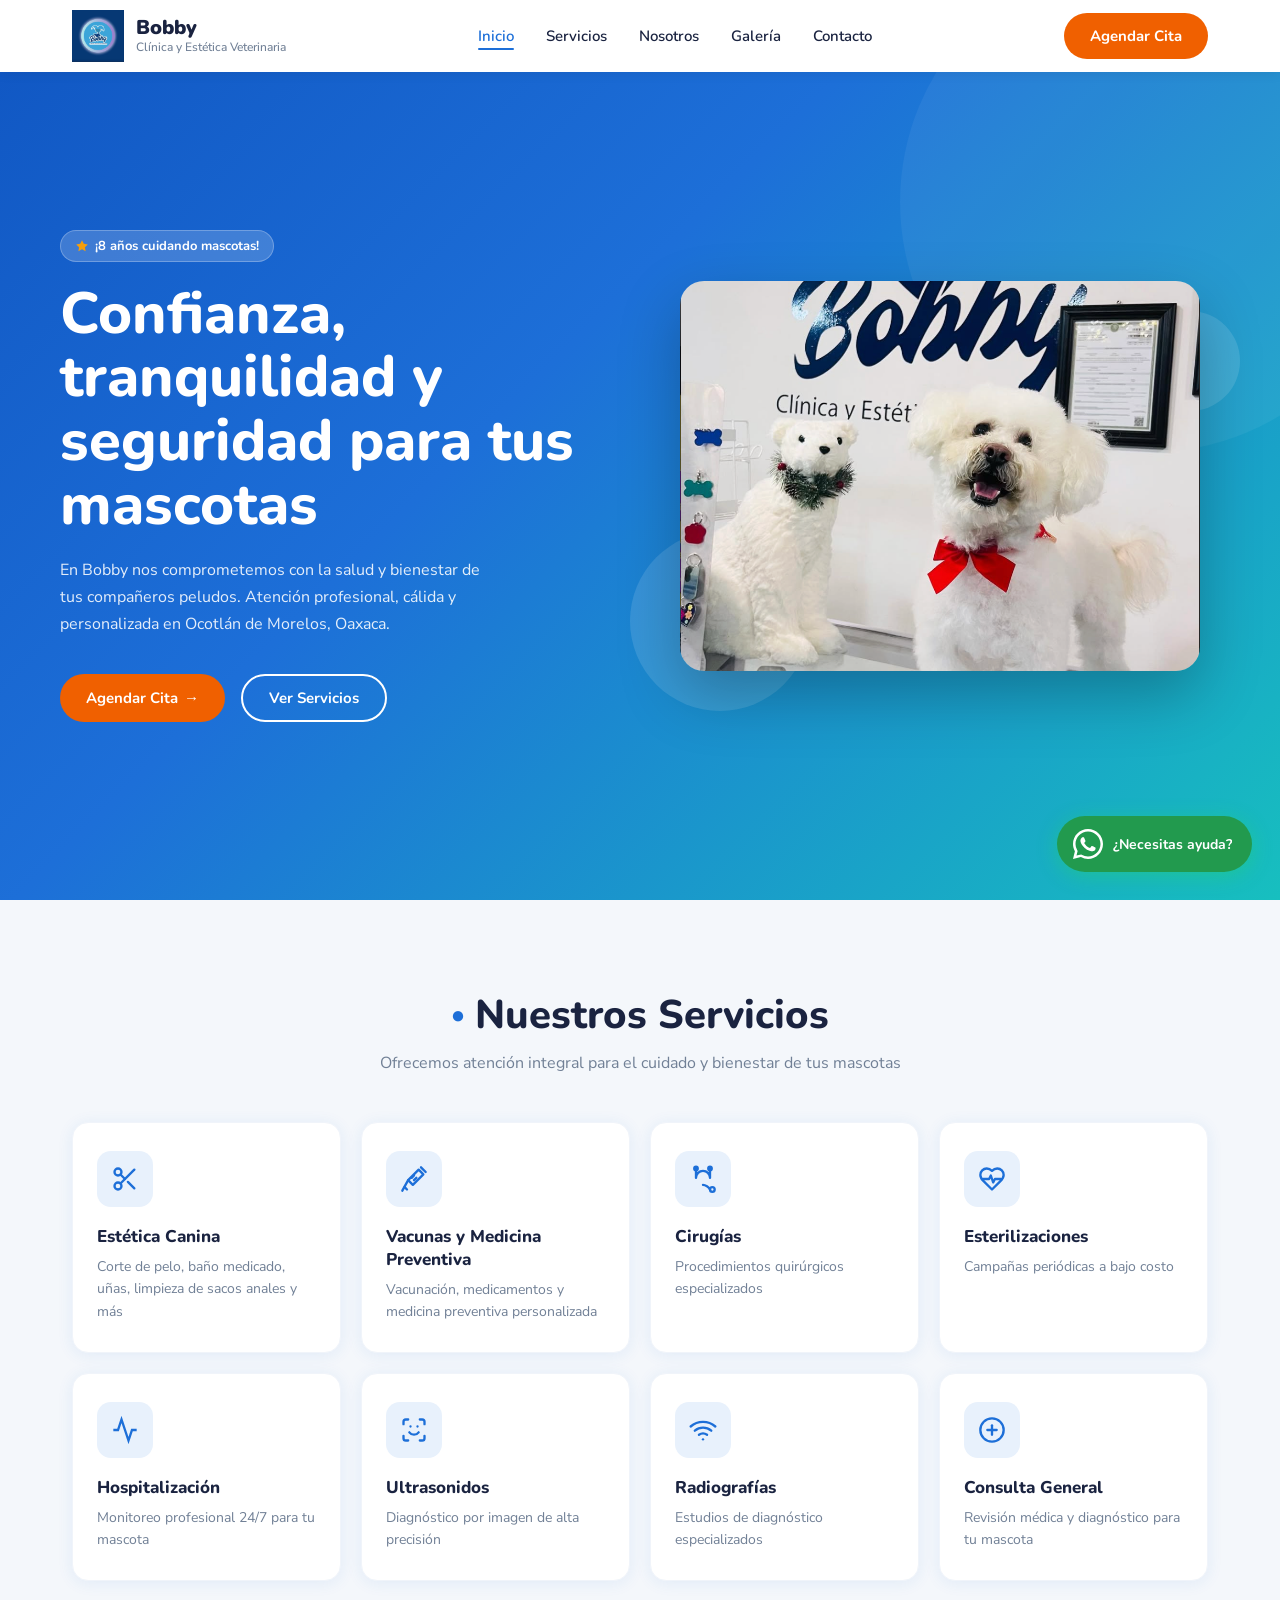
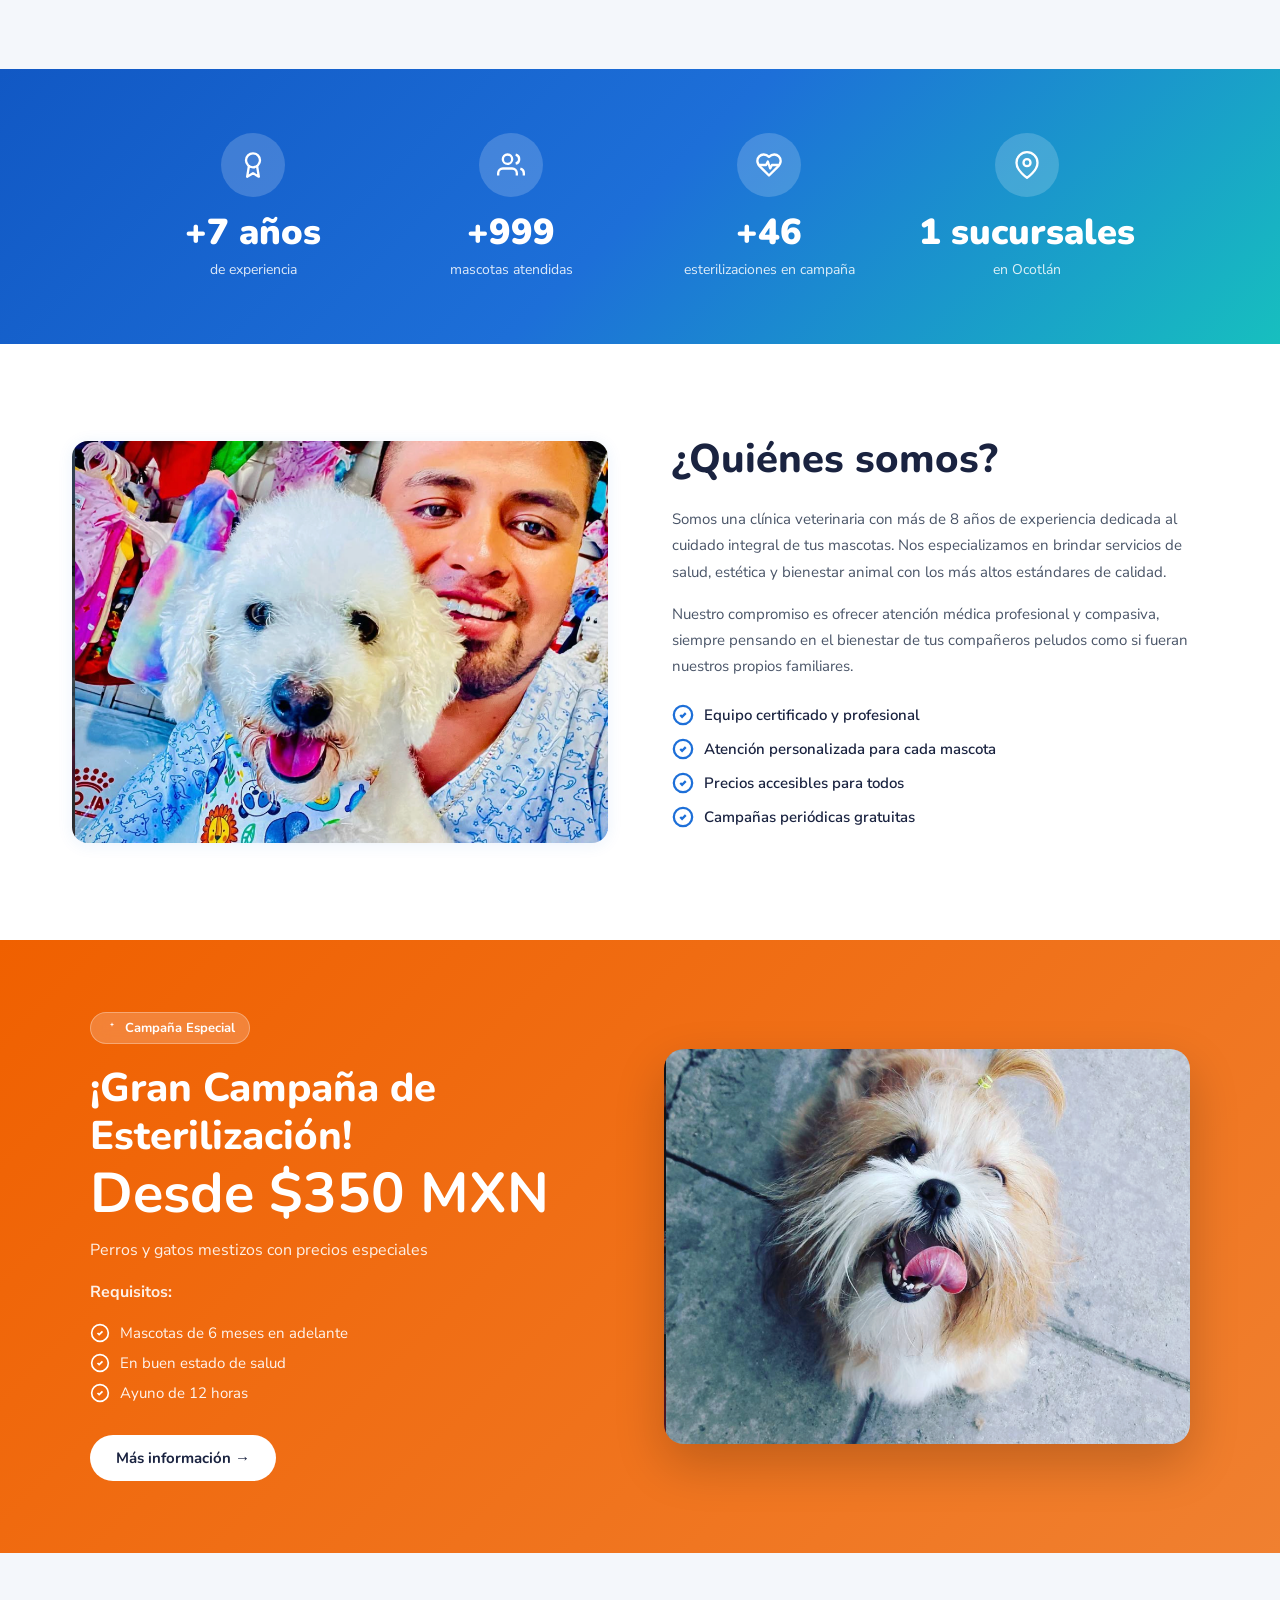
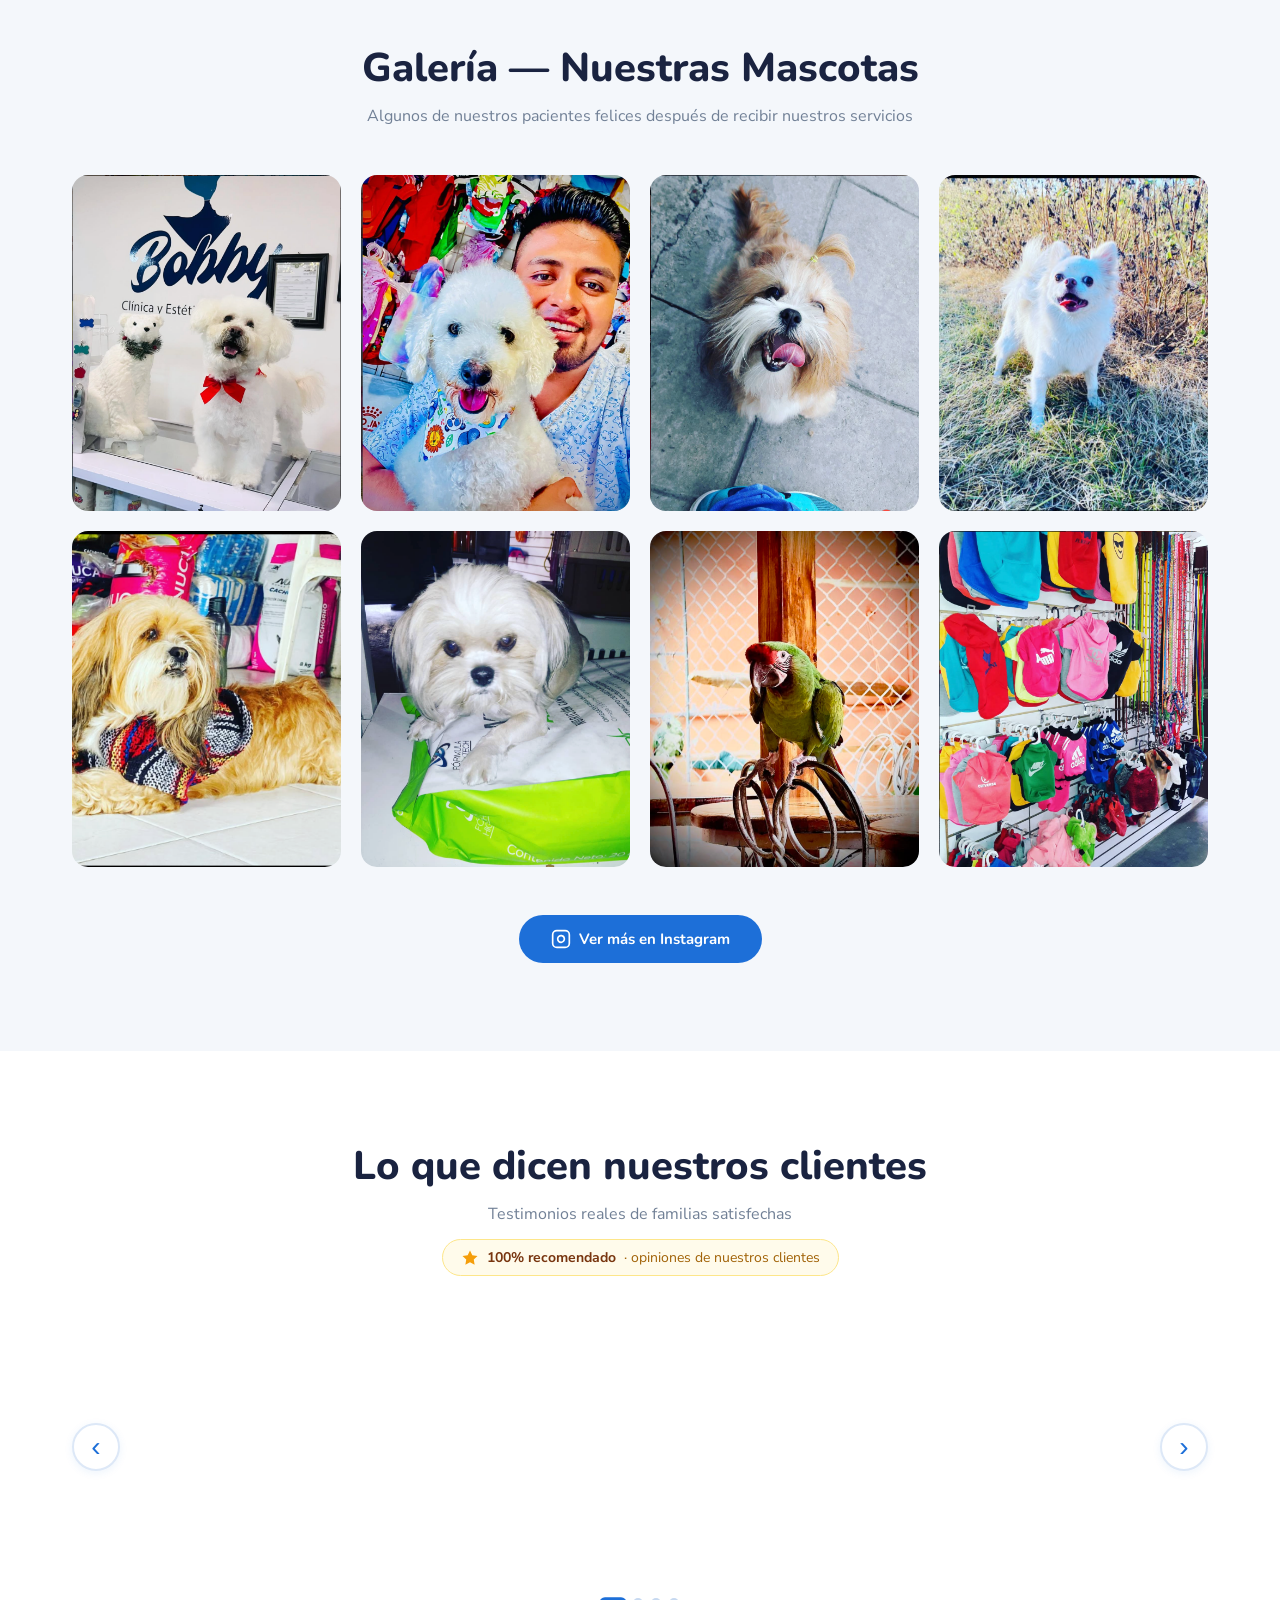
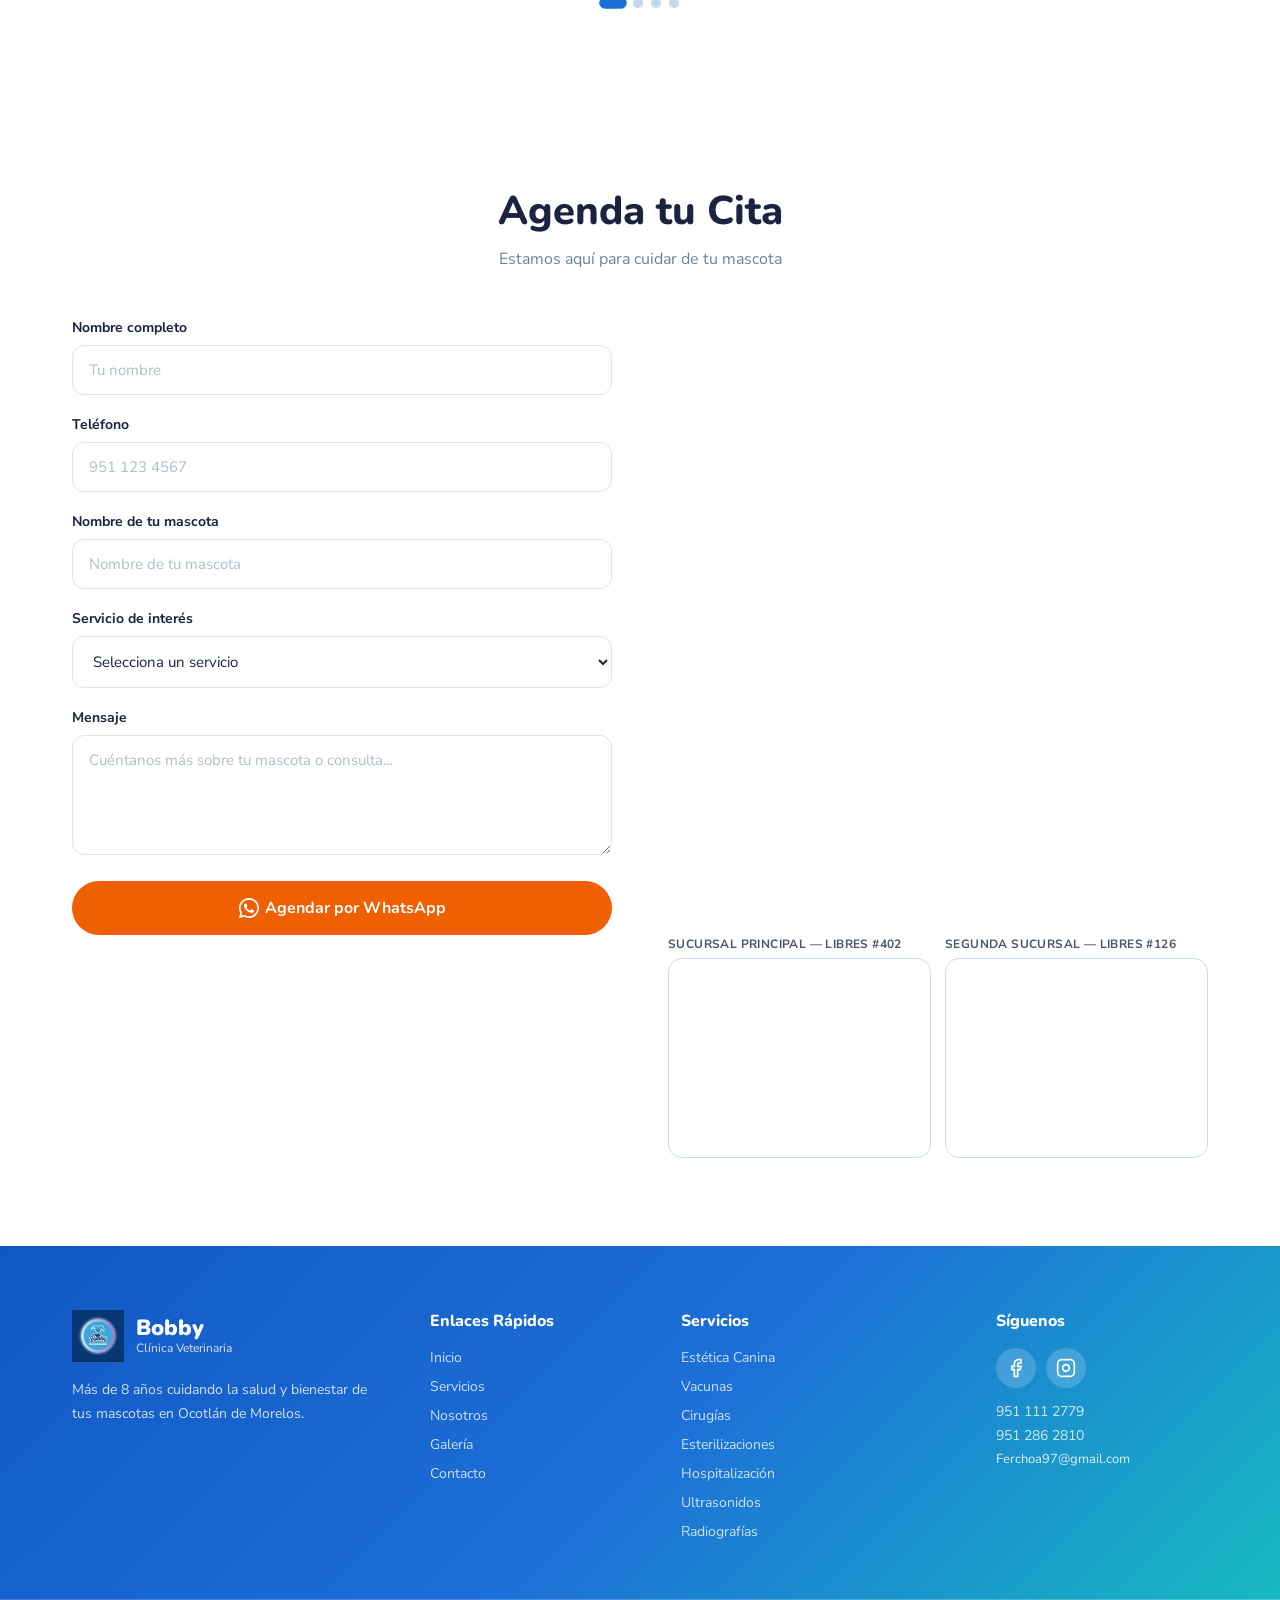
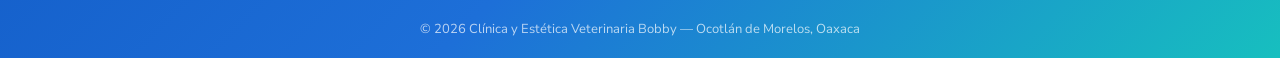
==== commit 0633cbec: "Se agrego el nombre del autor de la pagina" ====
--- a/index.html
+++ b/index.html
@@ -3,7 +3,7 @@
 <head>
   <meta charset="UTF-8" />
   <meta name="viewport" content="width=device-width, initial-scale=1.0" />
-  <title>Bobby — Clínica y Estética Veterinaria | Ocotlán de Morelos, Oaxaca</title>
+  <title>Bobby — Clínica y Estética Veterinaria | Ocotlán de Morelos, Oaxaca | Elaborado por Victor Manuel Luis Hernandez</title>
   <meta name="description" content="Clínica y Estética Veterinaria Bobby en Ocotlán de Morelos, Oaxaca. Más de 8 años cuidando tu mascota. Servicios de estética, vacunas, cirugías, esterilizaciones, ultrasonidos y más. ¡Agenda tu cita hoy!" />
   <meta name="keywords" content="veterinaria Ocotlán, clínica veterinaria Oaxaca, estética canina, vacunas mascotas, esterilización perros gatos, Bobby veterinaria" />
   <meta name="author" content="Clínica y Estética Veterinaria Bobby" />
